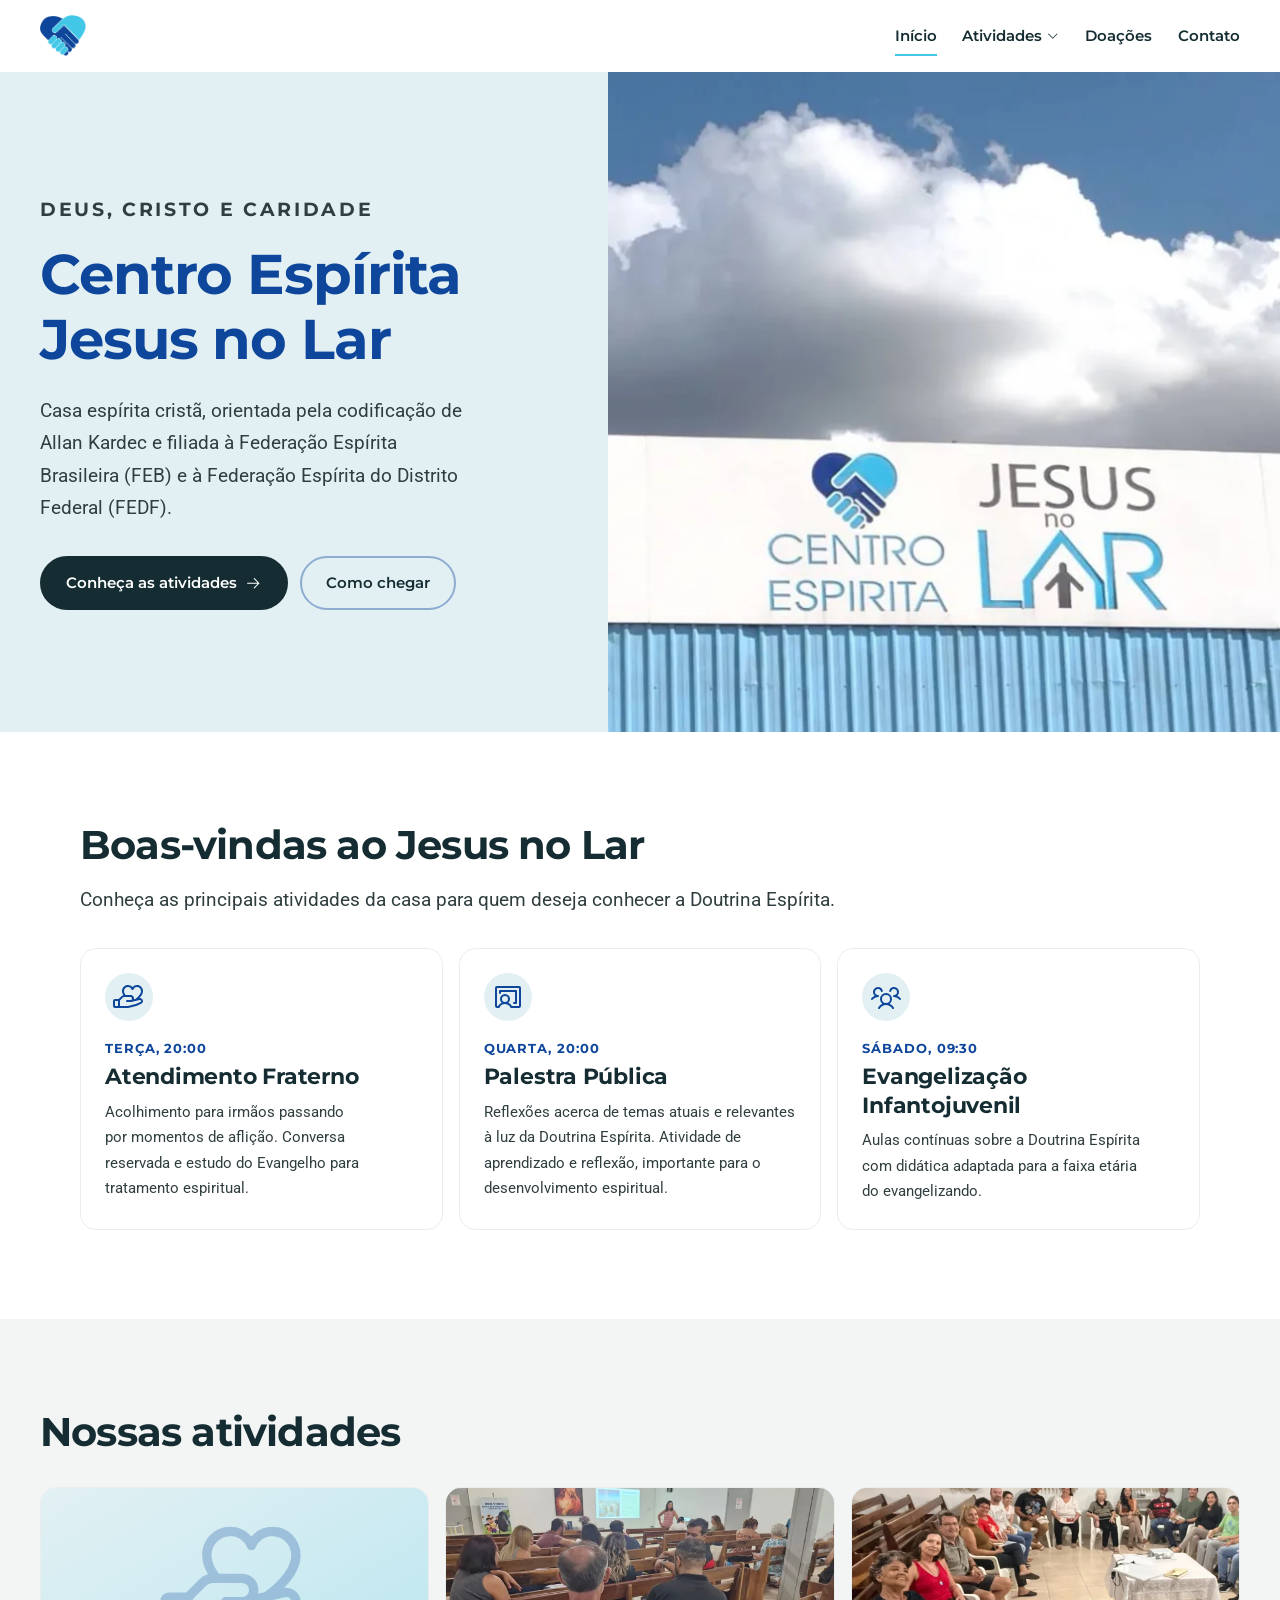
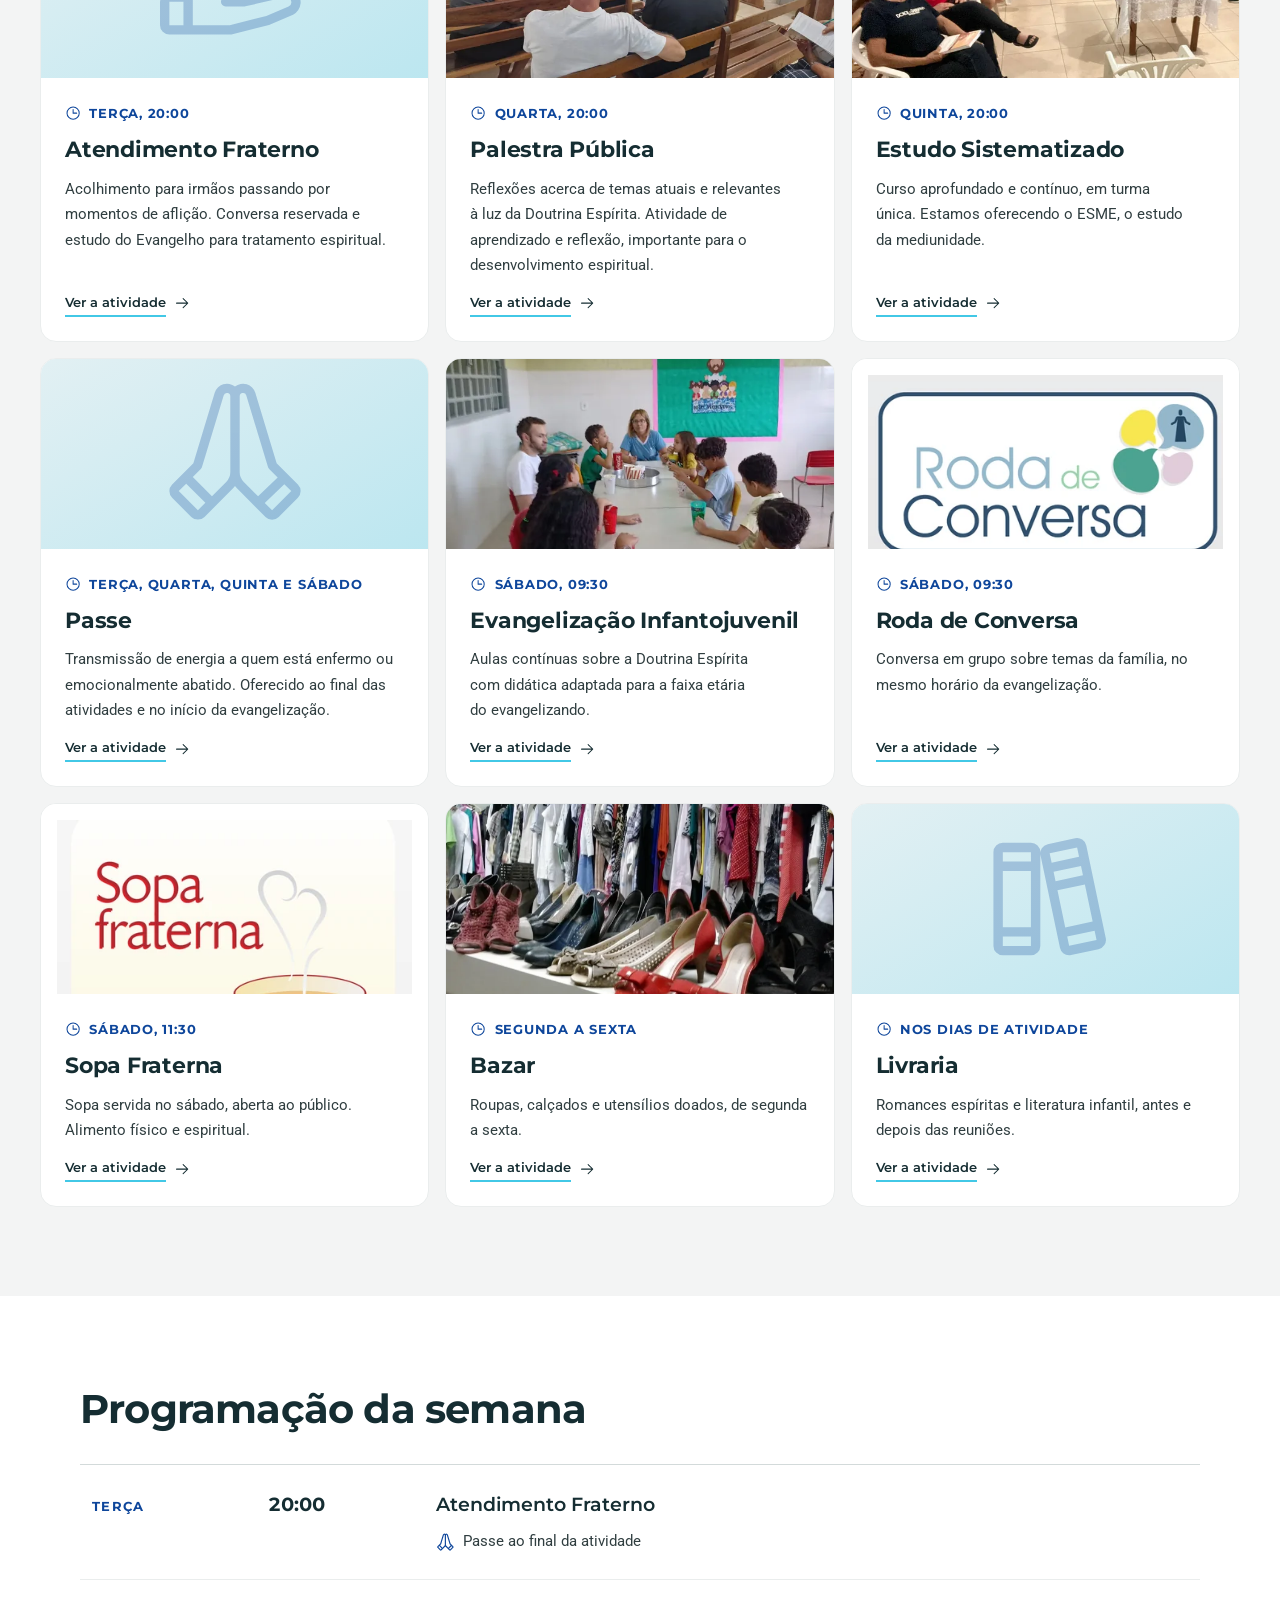
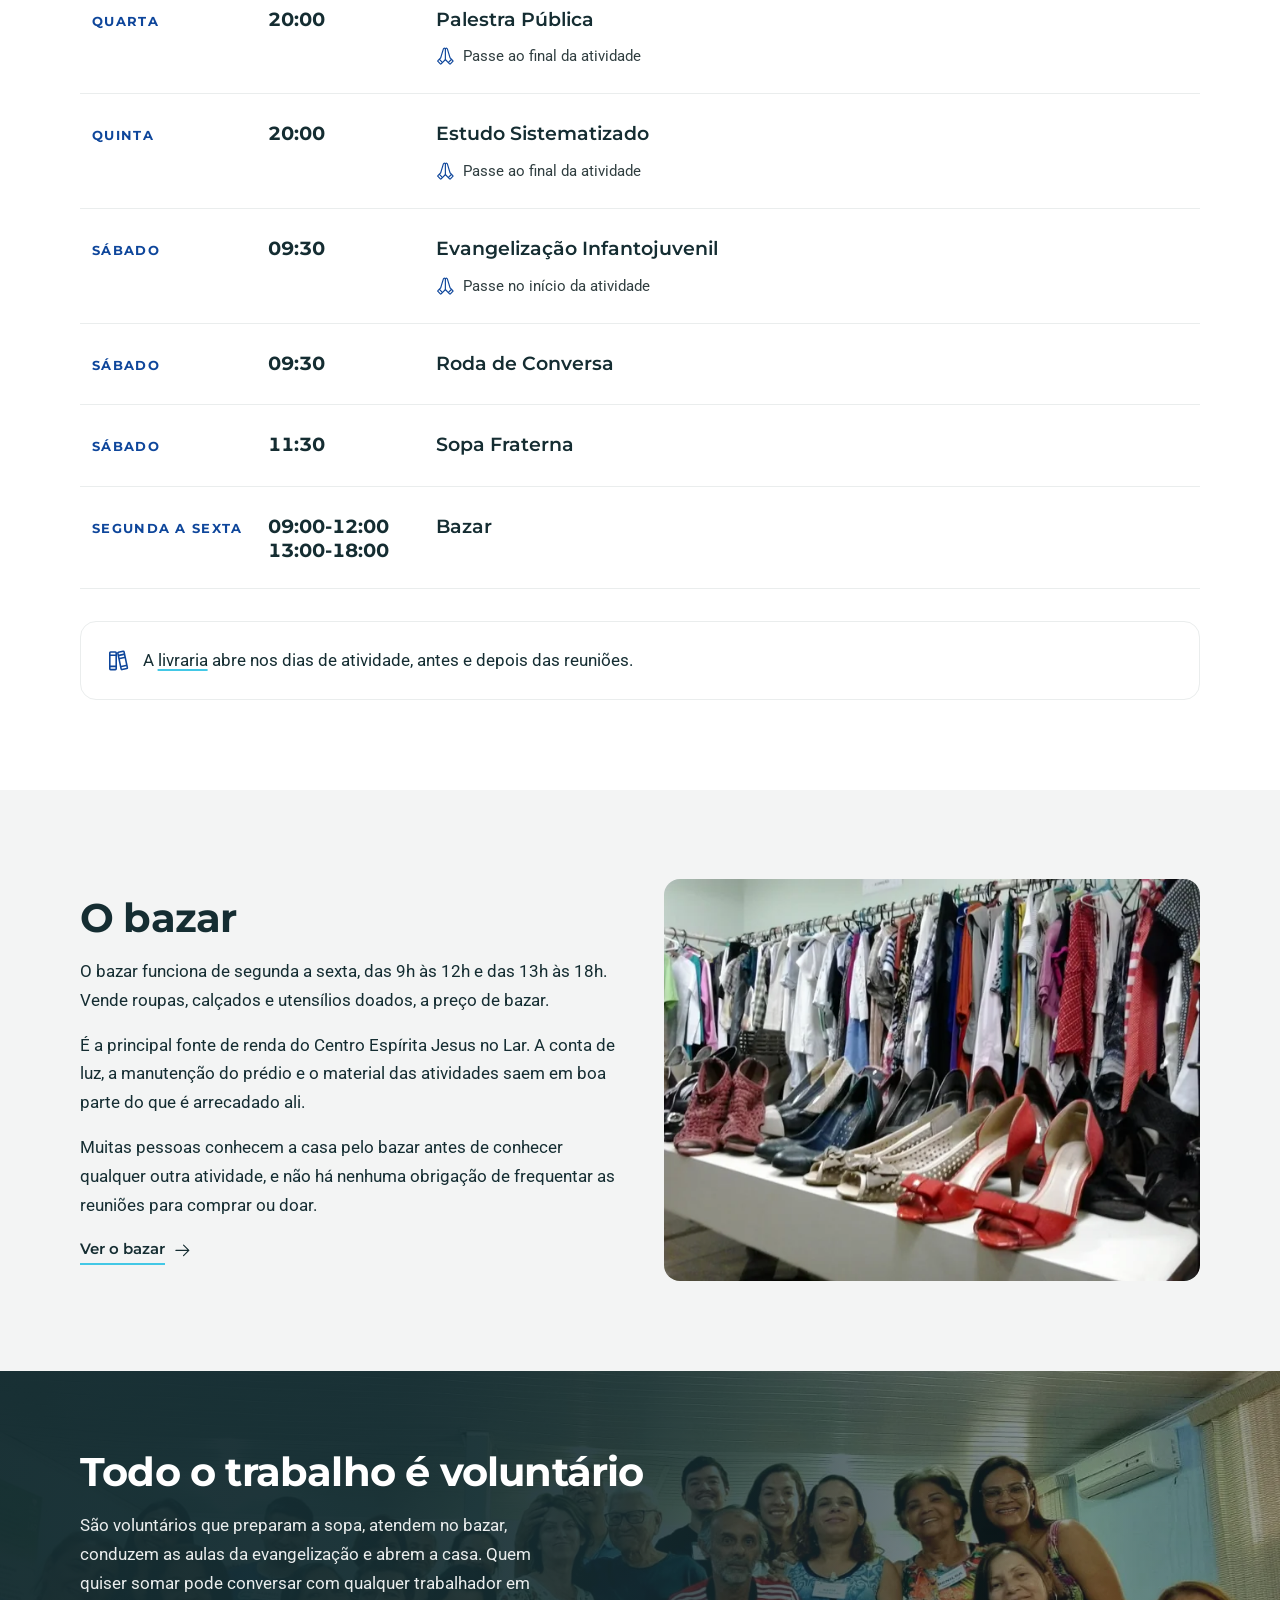
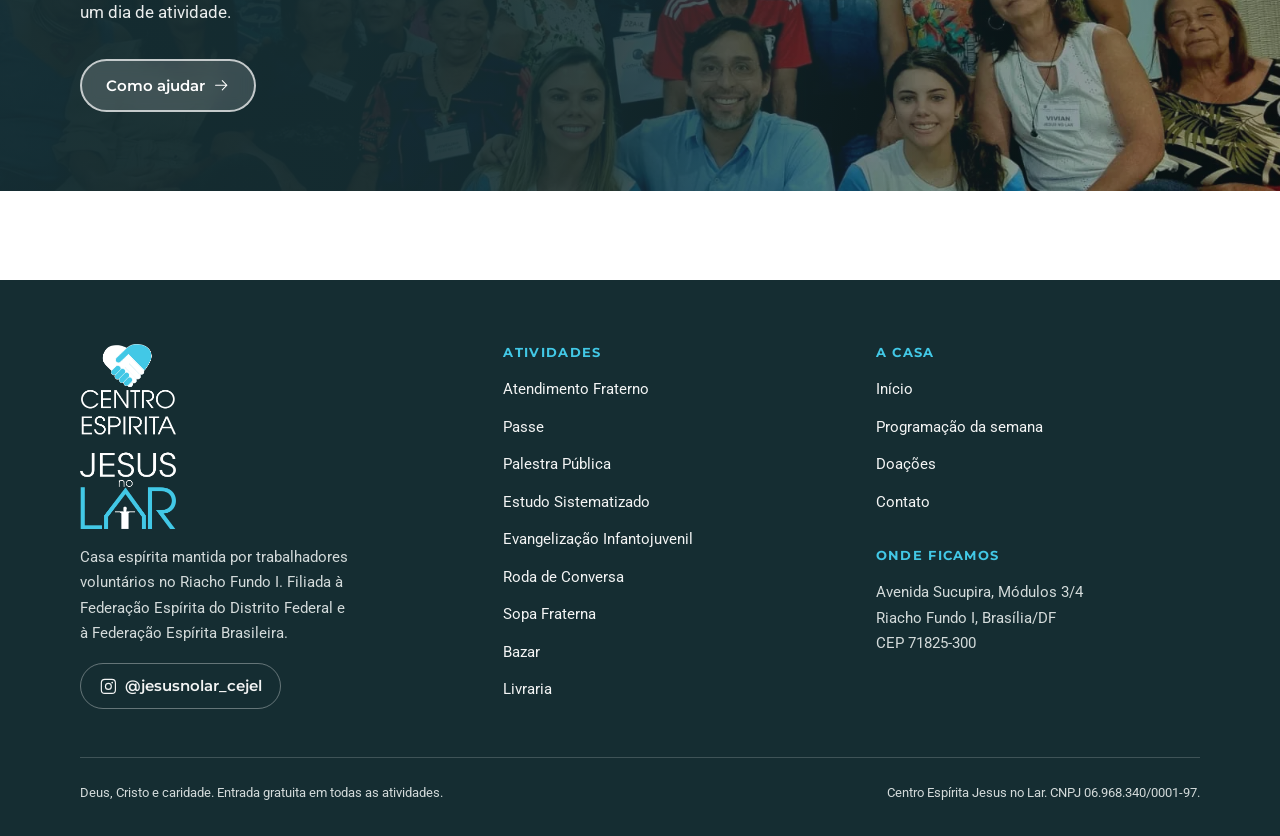
==== index.html @ 74dc7ffa "Publica a previa do site do Centro Espirita Jesus no Lar Site estatico em HTML, CSS e JS puro, sem b" ====
<!doctype html>
<html lang="pt-BR" class="no-js">
<head>
<meta charset="utf-8">
<meta name="viewport" content="width=device-width, initial-scale=1">
<meta name="robots" content="noindex, nofollow">
<title>Centro Espírita Jesus no Lar</title>
<meta name="description" content="Casa espírita cristã no Riacho Fundo I, Brasília, filiada à FEB e à FEDF. Atendimento fraterno, palestra pública, estudo sistematizado, evangelização infantojuvenil, sopa fraterna e bazar.">
<meta name="theme-color" content="#42c8e6">
<meta property="og:type" content="website">
<meta property="og:site_name" content="Centro Espírita Jesus no Lar">
<meta property="og:title" content="Centro Espírita Jesus no Lar">
<meta property="og:description" content="Casa espírita cristã no Riacho Fundo I, Brasília, filiada à FEB e à FEDF. Atendimento fraterno, palestra pública, estudo sistematizado, evangelização infantojuvenil, sopa fraterna e bazar.">
<meta property="og:locale" content="pt_BR">
<meta property="og:image" content="assets/img/fachada-1000.webp">
<link rel="icon" href="favicon.ico" sizes="32x32">
<link rel="icon" href="assets/logo/favicon-192.png" type="image/png" sizes="192x192">
<link rel="apple-touch-icon" href="assets/logo/favicon-180.png">
<link rel="preconnect" href="https://fonts.googleapis.com">
<link rel="preconnect" href="https://fonts.gstatic.com" crossorigin>
<link href="https://fonts.googleapis.com/css2?family=Montserrat:wght@500;600;700&family=Roboto:wght@400;500;700&display=swap" rel="stylesheet">
<link rel="stylesheet" href="assets/css/tokens.css">
<link rel="stylesheet" href="assets/css/base.css">
<link rel="stylesheet" href="assets/css/components.css">
</head>
<body>
<a class="skip-link" href="#conteudo">Ir para o conteúdo</a>
<span id="topo-sentinela" aria-hidden="true"></span>
<header class="site-header"><div class="header-inner"><a class="brand-lockup" href="index.html"><img src="assets/logo/cejel-marca.png" alt="" width="46" height="40"><span class="visually-hidden">Centro Espírita Jesus no Lar, ir para a página inicial</span></a><button class="nav-toggle" type="button" aria-expanded="false" aria-controls="nav-principal"><span class="visually-hidden nav-toggle-label">Abrir o menu</span><svg class="icon icon-lg nav-toggle-open" aria-hidden="true" focusable="false"><use href="#ph-list"/></svg><svg class="icon icon-lg nav-toggle-close" aria-hidden="true" focusable="false"><use href="#ph-x"/></svg></button><nav class="nav" id="nav-principal" data-collapsed="true" aria-label="Navegação principal"><a class="nav-link" href="index.html" aria-current="page">Início</a><div class="nav-item"><a class="nav-link" href="index.html#atividades">Atividades<svg class="icon nav-caret" aria-hidden="true" focusable="false"><use href="#ph-caret-down"/></svg></a><ul class="nav-menu"><li><a href="atividades/atendimento-fraterno/index.html"><svg class="icon" aria-hidden="true" focusable="false"><use href="#ph-hand-heart"/></svg>Atendimento Fraterno</a></li><li><a href="atividades/passe/index.html"><svg class="icon" aria-hidden="true" focusable="false"><use href="#ph-hands-praying"/></svg>Passe</a></li><li><a href="atividades/palestra-publica/index.html"><svg class="icon" aria-hidden="true" focusable="false"><use href="#ph-chalkboard-teacher"/></svg>Palestra Pública</a></li><li><a href="atividades/estudo-sistematizado/index.html"><svg class="icon" aria-hidden="true" focusable="false"><use href="#ph-book-open-text"/></svg>Estudo Sistematizado</a></li><li><a href="atividades/evangelizacao-infantojuvenil/index.html"><svg class="icon" aria-hidden="true" focusable="false"><use href="#ph-users-three"/></svg>Evangelização Infantojuvenil</a></li><li><a href="atividades/roda-de-conversa/index.html"><svg class="icon" aria-hidden="true" focusable="false"><use href="#ph-chats-circle"/></svg>Roda de Conversa</a></li><li><a href="atividades/sopa-fraterna/index.html"><svg class="icon" aria-hidden="true" focusable="false"><use href="#ph-bowl-food"/></svg>Sopa Fraterna</a></li><li><a href="atividades/bazar/index.html"><svg class="icon" aria-hidden="true" focusable="false"><use href="#ph-coat-hanger"/></svg>Bazar</a></li><li><a href="atividades/livraria/index.html"><svg class="icon" aria-hidden="true" focusable="false"><use href="#ph-books"/></svg>Livraria</a></li></ul></div><a class="nav-link" href="doacoes/index.html">Doações</a><a class="nav-link" href="contato/index.html">Contato</a></nav></div></header>
<main id="conteudo">

<section class="hero">
<div class="hero-panel">
<div>
<p class="hero-motto">Deus, Cristo e caridade</p>
<h1>Centro Espírita Jesus no Lar</h1>
</div>
<p>Casa espírita cristã, orientada pela codificação de Allan Kardec e filiada à Federação Espírita Brasileira (FEB) e à Federação Espírita do Distrito Federal (FEDF).</p>
<div class="hero-actions">
<a class="btn btn-primary" href="#atividades">Conheça as atividades <svg class="icon icon-arrow" aria-hidden="true" focusable="false"><use href="#ph-arrow-right"/></svg></a>
<a class="btn btn-quiet" href="contato/index.html">Como chegar</a>
</div>
</div>
<div class="hero-media"><img src="assets/img/fachada-1000.webp" srcset="assets/img/fachada-640.webp 640w, assets/img/fachada-1000.webp 1000w" sizes="(max-width: 900px) 100vw, 55vw" alt="Fachada do Centro Espírita Jesus no Lar, com a placa do centro sob um céu de nuvens" fetchpriority="high" decoding="async"></div>
</section>

<section class="section">
<div class="shell">
<div class="stack-lg">
<div class="stack reveal">
<h2>Boas-vindas ao Jesus no Lar</h2>
<p class="lede lede-larga">Conheça as principais atividades da casa para quem deseja conhecer a Doutrina Espírita.</p>
</div>
<div class="destaques" data-reveal-group>
<a class="destaque reveal" href="atividades/atendimento-fraterno/index.html"><span class="destaque-icone"><svg class="icon icon-lg" aria-hidden="true" focusable="false"><use href="#ph-hand-heart"/></svg></span><span><span class="destaque-quando">Terça, 20:00</span><h3>Atendimento Fraterno</h3><p>Acolhimento para irmãos passando por momentos de aflição. Conversa reservada e estudo do Evangelho para tratamento espiritual.</p></span></a><a class="destaque reveal" href="atividades/palestra-publica/index.html"><span class="destaque-icone"><svg class="icon icon-lg" aria-hidden="true" focusable="false"><use href="#ph-chalkboard-teacher"/></svg></span><span><span class="destaque-quando">Quarta, 20:00</span><h3>Palestra Pública</h3><p>Reflexões acerca de temas atuais e relevantes à luz da Doutrina Espírita. Atividade de aprendizado e reflexão, importante para o desenvolvimento espiritual.</p></span></a><a class="destaque reveal" href="atividades/evangelizacao-infantojuvenil/index.html"><span class="destaque-icone"><svg class="icon icon-lg" aria-hidden="true" focusable="false"><use href="#ph-users-three"/></svg></span><span><span class="destaque-quando">Sábado, 09:30</span><h3>Evangelização Infantojuvenil</h3><p>Aulas contínuas sobre a Doutrina Espírita com didática adaptada para a faixa etária do evangelizando.</p></span></a>
</div>
</div>
</div>
</section>

<section class="section section-tint" id="atividades">
<div class="shell-wide">
<div class="stack-lg">
<h2 class="reveal">Nossas atividades</h2>
<div class="activity-grid">
<a class="activity-card reveal" href="atividades/atendimento-fraterno/index.html">
<div class="activity-cover activity-cover-type"><svg class="icon icon-watermark" aria-hidden="true" focusable="false"><use href="#ph-hand-heart"/></svg></div>
<div class="activity-body">
<span class="activity-when"><svg class="icon" aria-hidden="true" focusable="false"><use href="#ph-clock"/></svg>Terça, 20:00</span>
<h3>Atendimento Fraterno</h3>
<p>Acolhimento para irmãos passando por momentos de aflição. Conversa reservada e estudo do Evangelho para tratamento espiritual.</p>
<span class="link-forward"><span class="link-forward-text">Ver a atividade</span> <svg class="icon icon-arrow" aria-hidden="true" focusable="false"><use href="#ph-arrow-right"/></svg></span>
</div>
</a><a class="activity-card reveal" href="atividades/palestra-publica/index.html">
<div class="activity-cover"><img src="assets/img/estudo-1600.webp" srcset="assets/img/estudo-640.webp 640w, assets/img/estudo-1000.webp 1000w, assets/img/estudo-1600.webp 1600w" sizes="(max-width: 620px) 100vw, 50vw" alt="Turma reunida nos bancos do salão, acompanhando uma projeção" loading="lazy" decoding="async"></div>
<div class="activity-body">
<span class="activity-when"><svg class="icon" aria-hidden="true" focusable="false"><use href="#ph-clock"/></svg>Quarta, 20:00</span>
<h3>Palestra Pública</h3>
<p>Reflexões acerca de temas atuais e relevantes à luz da Doutrina Espírita. Atividade de aprendizado e reflexão, importante para o desenvolvimento espiritual.</p>
<span class="link-forward"><span class="link-forward-text">Ver a atividade</span> <svg class="icon icon-arrow" aria-hidden="true" focusable="false"><use href="#ph-arrow-right"/></svg></span>
</div>
</a><a class="activity-card reveal" href="atividades/estudo-sistematizado/index.html">
<div class="activity-cover"><img src="assets/img/reuniao-1180.webp" srcset="assets/img/reuniao-640.webp 640w, assets/img/reuniao-900.webp 900w, assets/img/reuniao-1180.webp 1180w" sizes="(max-width: 620px) 100vw, 50vw" alt="Pessoas sentadas em círculo no salão da casa, com livros nas mãos" loading="lazy" decoding="async"></div>
<div class="activity-body">
<span class="activity-when"><svg class="icon" aria-hidden="true" focusable="false"><use href="#ph-clock"/></svg>Quinta, 20:00</span>
<h3>Estudo Sistematizado</h3>
<p>Curso aprofundado e contínuo, em turma única. Estamos oferecendo o ESME, o estudo da mediunidade.</p>
<span class="link-forward"><span class="link-forward-text">Ver a atividade</span> <svg class="icon icon-arrow" aria-hidden="true" focusable="false"><use href="#ph-arrow-right"/></svg></span>
</div>
</a><a class="activity-card reveal" href="atividades/passe/index.html">
<div class="activity-cover activity-cover-type"><svg class="icon icon-watermark" aria-hidden="true" focusable="false"><use href="#ph-hands-praying"/></svg></div>
<div class="activity-body">
<span class="activity-when"><svg class="icon" aria-hidden="true" focusable="false"><use href="#ph-clock"/></svg>Terça, quarta, quinta e sábado</span>
<h3>Passe</h3>
<p>Transmissão de energia a quem está enfermo ou emocionalmente abatido. Oferecido ao final das atividades e no início da evangelização.</p>
<span class="link-forward"><span class="link-forward-text">Ver a atividade</span> <svg class="icon icon-arrow" aria-hidden="true" focusable="false"><use href="#ph-arrow-right"/></svg></span>
</div>
</a><a class="activity-card reveal" href="atividades/evangelizacao-infantojuvenil/index.html">
<div class="activity-cover"><img src="assets/img/evangelizacao-780.webp" srcset="assets/img/evangelizacao-640.webp 640w, assets/img/evangelizacao-780.webp 780w" sizes="(max-width: 620px) 100vw, 50vw" alt="Voluntária sentada no tapete da sala de evangelização com um grupo de crianças" loading="lazy" decoding="async"></div>
<div class="activity-body">
<span class="activity-when"><svg class="icon" aria-hidden="true" focusable="false"><use href="#ph-clock"/></svg>Sábado, 09:30</span>
<h3>Evangelização Infantojuvenil</h3>
<p>Aulas contínuas sobre a Doutrina Espírita com didática adaptada para a faixa etária do evangelizando.</p>
<span class="link-forward"><span class="link-forward-text">Ver a atividade</span> <svg class="icon icon-arrow" aria-hidden="true" focusable="false"><use href="#ph-arrow-right"/></svg></span>
</div>
</a><a class="activity-card reveal" href="atividades/roda-de-conversa/index.html">
<div class="activity-cover activity-cover-logo"><img src="assets/img/logo-roda-de-conversa.webp" alt="Marca da Roda de Conversa, com balões de fala e figuras de um adulto e uma criança" loading="lazy" decoding="async"></div>
<div class="activity-body">
<span class="activity-when"><svg class="icon" aria-hidden="true" focusable="false"><use href="#ph-clock"/></svg>Sábado, 09:30</span>
<h3>Roda de Conversa</h3>
<p>Conversa em grupo sobre temas da família, no mesmo horário da evangelização.</p>
<span class="link-forward"><span class="link-forward-text">Ver a atividade</span> <svg class="icon icon-arrow" aria-hidden="true" focusable="false"><use href="#ph-arrow-right"/></svg></span>
</div>
</a><a class="activity-card reveal" href="atividades/sopa-fraterna/index.html">
<div class="activity-cover activity-cover-logo"><img src="assets/img/logo-sopa-fraterna.webp" alt="Marca da Sopa Fraterna, com uma panela vermelha e o vapor formando um coração" loading="lazy" decoding="async"></div>
<div class="activity-body">
<span class="activity-when"><svg class="icon" aria-hidden="true" focusable="false"><use href="#ph-clock"/></svg>Sábado, 11:30</span>
<h3>Sopa Fraterna</h3>
<p>Sopa servida no sábado, aberta ao público. Alimento físico e espiritual.</p>
<span class="link-forward"><span class="link-forward-text">Ver a atividade</span> <svg class="icon icon-arrow" aria-hidden="true" focusable="false"><use href="#ph-arrow-right"/></svg></span>
</div>
</a><a class="activity-card reveal" href="atividades/bazar/index.html">
<div class="activity-cover"><img src="assets/img/bazar-1600.webp" srcset="assets/img/bazar-640.webp 640w, assets/img/bazar-1000.webp 1000w, assets/img/bazar-1600.webp 1600w" sizes="(max-width: 620px) 100vw, 50vw" alt="Araras de roupas e sapatos organizados sobre uma mesa no bazar da casa" loading="lazy" decoding="async"></div>
<div class="activity-body">
<span class="activity-when"><svg class="icon" aria-hidden="true" focusable="false"><use href="#ph-clock"/></svg>Segunda a sexta</span>
<h3>Bazar</h3>
<p>Roupas, calçados e utensílios doados, de segunda a sexta.</p>
<span class="link-forward"><span class="link-forward-text">Ver a atividade</span> <svg class="icon icon-arrow" aria-hidden="true" focusable="false"><use href="#ph-arrow-right"/></svg></span>
</div>
</a><a class="activity-card reveal" href="atividades/livraria/index.html">
<div class="activity-cover activity-cover-type"><svg class="icon icon-watermark" aria-hidden="true" focusable="false"><use href="#ph-books"/></svg></div>
<div class="activity-body">
<span class="activity-when"><svg class="icon" aria-hidden="true" focusable="false"><use href="#ph-clock"/></svg>Nos dias de atividade</span>
<h3>Livraria</h3>
<p>Romances espíritas e literatura infantil, antes e depois das reuniões.</p>
<span class="link-forward"><span class="link-forward-text">Ver a atividade</span> <svg class="icon icon-arrow" aria-hidden="true" focusable="false"><use href="#ph-arrow-right"/></svg></span>
</div>
</a>
</div>
</div>
</div>
</section>

<section class="section" id="programacao">
<div class="shell">
<div class="stack-lg">
<h2 class="reveal">Programação da semana</h2>
<div class="agenda" data-reveal-group><a class="agenda-item reveal" href="atividades/atendimento-fraterno/index.html"><span class="agenda-dia">Terça</span><span class="agenda-hora">20:00</span><span class="agenda-nome">Atendimento Fraterno</span><span class="agenda-passe"><svg class="icon" aria-hidden="true" focusable="false"><use href="#ph-hands-praying"/></svg>Passe ao final da atividade</span></a><a class="agenda-item reveal" href="atividades/palestra-publica/index.html"><span class="agenda-dia">Quarta</span><span class="agenda-hora">20:00</span><span class="agenda-nome">Palestra Pública</span><span class="agenda-passe"><svg class="icon" aria-hidden="true" focusable="false"><use href="#ph-hands-praying"/></svg>Passe ao final da atividade</span></a><a class="agenda-item reveal" href="atividades/estudo-sistematizado/index.html"><span class="agenda-dia">Quinta</span><span class="agenda-hora">20:00</span><span class="agenda-nome">Estudo Sistematizado</span><span class="agenda-passe"><svg class="icon" aria-hidden="true" focusable="false"><use href="#ph-hands-praying"/></svg>Passe ao final da atividade</span></a><a class="agenda-item reveal" href="atividades/evangelizacao-infantojuvenil/index.html"><span class="agenda-dia">Sábado</span><span class="agenda-hora">09:30</span><span class="agenda-nome">Evangelização Infantojuvenil</span><span class="agenda-passe"><svg class="icon" aria-hidden="true" focusable="false"><use href="#ph-hands-praying"/></svg>Passe no início da atividade</span></a><a class="agenda-item reveal" href="atividades/roda-de-conversa/index.html"><span class="agenda-dia">Sábado</span><span class="agenda-hora">09:30</span><span class="agenda-nome">Roda de Conversa</span></a><a class="agenda-item reveal" href="atividades/sopa-fraterna/index.html"><span class="agenda-dia">Sábado</span><span class="agenda-hora">11:30</span><span class="agenda-nome">Sopa Fraterna</span></a><a class="agenda-item reveal" href="atividades/bazar/index.html"><span class="agenda-dia">Segunda a sexta</span><span class="agenda-hora">09:00-12:00<br>13:00-18:00</span><span class="agenda-nome">Bazar</span></a></div><div class="agenda-nota reveal"><svg class="icon icon-lg" aria-hidden="true" focusable="false"><use href="#ph-books"/></svg><p>A <a href="atividades/livraria/index.html">livraria</a> abre nos dias de atividade, antes e depois das reuniões.</p></div>
</div>
</div>
</section>

<section class="section section-tint">
<div class="shell">
<div class="feature">
<div class="stack">
<h2 class="reveal">O bazar</h2>
<div class="stack reveal">
<p>O bazar funciona de segunda a sexta, das 9h às 12h e das 13h às 18h. Vende roupas, calçados e utensílios doados, a preço de bazar.</p>
<p>É a principal fonte de renda do Centro Espírita Jesus no Lar. A conta de luz, a manutenção do prédio e o material das atividades saem em boa parte do que é arrecadado ali.</p>
<p>Muitas pessoas conhecem a casa pelo bazar antes de conhecer qualquer outra atividade, e não há nenhuma obrigação de frequentar as reuniões para comprar ou doar.</p>
<a class="link-forward" href="atividades/bazar/index.html"><span class="link-forward-text">Ver o bazar</span> <svg class="icon icon-arrow" aria-hidden="true" focusable="false"><use href="#ph-arrow-right"/></svg></a>
</div>
</div>
<figure class="feature-media reveal"><img src="assets/img/bazar-1600.webp" srcset="assets/img/bazar-640.webp 640w, assets/img/bazar-1000.webp 1000w, assets/img/bazar-1600.webp 1600w" sizes="(max-width: 900px) 100vw, 50vw" alt="Araras de roupas e sapatos organizados sobre uma mesa no bazar da casa" loading="lazy" decoding="async"></figure>
</div>
</div>
</section>

<section class="band">
<div class="band-media"><img src="assets/img/comunidade-1600.webp" srcset="assets/img/comunidade-640.webp 640w, assets/img/comunidade-1000.webp 1000w, assets/img/comunidade-1600.webp 1600w" sizes="100vw" alt="Grupo de trabalhadores voluntários da casa reunidos no salão" loading="lazy" decoding="async"></div>
<div class="shell band-body">
<div class="stack">
<h2 style="max-width:24ch">Todo o trabalho é voluntário</h2>
<p>São voluntários que preparam a sopa, atendem no bazar, conduzem as aulas da evangelização e abrem a casa. Quem quiser somar pode conversar com qualquer trabalhador em um dia de atividade.</p>
<a class="btn btn-on-media" href="doacoes/index.html">Como ajudar <svg class="icon icon-arrow" aria-hidden="true" focusable="false"><use href="#ph-arrow-right"/></svg></a>
</div>
</div>
</section>

<svg aria-hidden="true" style="position:absolute;width:0;height:0;overflow:hidden"><defs><symbol id="ph-hand-heart" viewBox="0 0 256 256" fill="currentColor"><path d="M230.33,141.06a24.34,24.34,0,0,0-18.61-4.77C230.5,117.33,240,98.48,240,80c0-26.47-21.29-48-47.46-48A47.58,47.58,0,0,0,156,48.75,47.58,47.58,0,0,0,119.46,32C93.29,32,72,53.53,72,80c0,11,3.24,21.69,10.06,33a31.87,31.87,0,0,0-14.75,8.4L44.69,144H16A16,16,0,0,0,0,160v40a16,16,0,0,0,16,16H120a7.93,7.93,0,0,0,1.94-.24l64-16a6.94,6.94,0,0,0,1.19-.4L226,182.82l.44-.2a24.6,24.6,0,0,0,3.93-41.56ZM119.46,48A31.15,31.15,0,0,1,148.6,67a8,8,0,0,0,14.8,0,31.15,31.15,0,0,1,29.14-19C209.59,48,224,62.65,224,80c0,19.51-15.79,41.58-45.66,63.9l-11.09,2.55A28,28,0,0,0,140,112H100.68C92.05,100.36,88,90.12,88,80,88,62.65,102.41,48,119.46,48ZM16,160H40v40H16Zm203.43,8.21-38,16.18L119,200H56V155.31l22.63-22.62A15.86,15.86,0,0,1,89.94,128H140a12,12,0,0,1,0,24H112a8,8,0,0,0,0,16h32a8.32,8.32,0,0,0,1.79-.2l67-15.41.31-.08a8.6,8.6,0,0,1,6.3,15.9Z"/></symbol><symbol id="ph-hands-praying" viewBox="0 0 256 256" fill="currentColor"><path d="M235.32,180l-36.24-36.25L162.62,23.46A21.76,21.76,0,0,0,128,12.93,21.76,21.76,0,0,0,93.38,23.46L56.92,143.76,20.68,180a16,16,0,0,0,0,22.62l32.69,32.69a16,16,0,0,0,22.63,0L124.28,187a40.68,40.68,0,0,0,3.72-4.29,40.68,40.68,0,0,0,3.72,4.29L180,235.32a16,16,0,0,0,22.63,0l32.69-32.69A16,16,0,0,0,235.32,180ZM64.68,224,32,191.32l12.69-12.69,32.69,32.69ZM120,158.75a23.85,23.85,0,0,1-7,17L88.68,200,56,167.32l13.65-13.66a8,8,0,0,0,2-3.34l37-122.22A5.78,5.78,0,0,1,120,29.78Zm23,17a23.85,23.85,0,0,1-7-17v-129a5.78,5.78,0,0,1,11.31-1.68l37,122.22a8,8,0,0,0,2,3.34l14.49,14.49-33.4,32ZM191.32,224l-12.56-12.57,33.39-32L224,191.32Z"/></symbol><symbol id="ph-chalkboard-teacher" viewBox="0 0 256 256" fill="currentColor"><path d="M216,40H40A16,16,0,0,0,24,56V200a16,16,0,0,0,16,16H53.39a8,8,0,0,0,7.23-4.57,48,48,0,0,1,86.76,0,8,8,0,0,0,7.23,4.57H216a16,16,0,0,0,16-16V56A16,16,0,0,0,216,40ZM80,144a24,24,0,1,1,24,24A24,24,0,0,1,80,144Zm136,56H159.43a64.39,64.39,0,0,0-28.83-26.16,40,40,0,1,0-53.2,0A64.39,64.39,0,0,0,48.57,200H40V56H216ZM56,96V80a8,8,0,0,1,8-8H192a8,8,0,0,1,8,8v96a8,8,0,0,1-8,8H176a8,8,0,0,1,0-16h8V88H72v8a8,8,0,0,1-16,0Z"/></symbol><symbol id="ph-book-open-text" viewBox="0 0 256 256" fill="currentColor"><path d="M232,48H160a40,40,0,0,0-32,16A40,40,0,0,0,96,48H24a8,8,0,0,0-8,8V200a8,8,0,0,0,8,8H96a24,24,0,0,1,24,24,8,8,0,0,0,16,0,24,24,0,0,1,24-24h72a8,8,0,0,0,8-8V56A8,8,0,0,0,232,48ZM96,192H32V64H96a24,24,0,0,1,24,24V200A39.81,39.81,0,0,0,96,192Zm128,0H160a39.81,39.81,0,0,0-24,8V88a24,24,0,0,1,24-24h64ZM160,88h40a8,8,0,0,1,0,16H160a8,8,0,0,1,0-16Zm48,40a8,8,0,0,1-8,8H160a8,8,0,0,1,0-16h40A8,8,0,0,1,208,128Zm0,32a8,8,0,0,1-8,8H160a8,8,0,0,1,0-16h40A8,8,0,0,1,208,160Z"/></symbol><symbol id="ph-users-three" viewBox="0 0 256 256" fill="currentColor"><path d="M244.8,150.4a8,8,0,0,1-11.2-1.6A51.6,51.6,0,0,0,192,128a8,8,0,0,1-7.37-4.89,8,8,0,0,1,0-6.22A8,8,0,0,1,192,112a24,24,0,1,0-23.24-30,8,8,0,1,1-15.5-4A40,40,0,1,1,219,117.51a67.94,67.94,0,0,1,27.43,21.68A8,8,0,0,1,244.8,150.4ZM190.92,212a8,8,0,1,1-13.84,8,57,57,0,0,0-98.16,0,8,8,0,1,1-13.84-8,72.06,72.06,0,0,1,33.74-29.92,48,48,0,1,1,58.36,0A72.06,72.06,0,0,1,190.92,212ZM128,176a32,32,0,1,0-32-32A32,32,0,0,0,128,176ZM72,120a8,8,0,0,0-8-8A24,24,0,1,1,87.24,82a8,8,0,1,0,15.5-4A40,40,0,1,0,37,117.51,67.94,67.94,0,0,0,9.6,139.19a8,8,0,1,0,12.8,9.61A51.6,51.6,0,0,1,64,128,8,8,0,0,0,72,120Z"/></symbol><symbol id="ph-chats-circle" viewBox="0 0 256 256" fill="currentColor"><path d="M232.07,186.76a80,80,0,0,0-62.5-114.17A80,80,0,1,0,23.93,138.76l-7.27,24.71a16,16,0,0,0,19.87,19.87l24.71-7.27a80.39,80.39,0,0,0,25.18,7.35,80,80,0,0,0,108.34,40.65l24.71,7.27a16,16,0,0,0,19.87-19.86ZM62,159.5a8.28,8.28,0,0,0-2.26.32L32,168l8.17-27.76a8,8,0,0,0-.63-6,64,64,0,1,1,26.26,26.26A8,8,0,0,0,62,159.5Zm153.79,28.73L224,216l-27.76-8.17a8,8,0,0,0-6,.63,64.05,64.05,0,0,1-85.87-24.88A79.93,79.93,0,0,0,174.7,89.71a64,64,0,0,1,41.75,92.48A8,8,0,0,0,215.82,188.23Z"/></symbol><symbol id="ph-bowl-food" viewBox="0 0 256 256" fill="currentColor"><path d="M224,104h-8.37a88,88,0,0,0-175.26,0H32a8,8,0,0,0-8,8,104.35,104.35,0,0,0,56,92.28V208a16,16,0,0,0,16,16h64a16,16,0,0,0,16-16v-3.72A104.35,104.35,0,0,0,232,112,8,8,0,0,0,224,104Zm-24.46,0H148.12a71.84,71.84,0,0,1,41.27-29.57A71.45,71.45,0,0,1,199.54,104ZM173.48,56.23q2.75,2.25,5.27,4.75a87.92,87.92,0,0,0-49.15,43H100.1A72.26,72.26,0,0,1,168,56C169.83,56,171.66,56.09,173.48,56.23ZM128,40a71.87,71.87,0,0,1,19,2.57A88.36,88.36,0,0,0,83.33,104H56.46A72.08,72.08,0,0,1,128,40Zm36.66,152A8,8,0,0,0,160,199.3V208H96v-8.7A8,8,0,0,0,91.34,192a88.29,88.29,0,0,1-51-72H215.63A88.29,88.29,0,0,1,164.66,192Z"/></symbol><symbol id="ph-coat-hanger" viewBox="0 0 256 256" fill="currentColor"><path d="M241.57,171.2,141.33,96l23.46-17.6A8,8,0,0,0,168,72a40,40,0,1,0-80,0,8,8,0,0,0,16,0,24,24,0,0,1,47.69-3.78L123.34,89.49l-.28.21L14.43,171.2A16,16,0,0,0,24,200H232a16,16,0,0,0,9.6-28.8ZM232,184H24l104-78,104,78Z"/></symbol><symbol id="ph-books" viewBox="0 0 256 256" fill="currentColor"><path d="M231.65,194.55,198.46,36.75a16,16,0,0,0-19-12.39L132.65,34.42a16.08,16.08,0,0,0-12.3,19l33.19,157.8A16,16,0,0,0,169.16,224a16.25,16.25,0,0,0,3.38-.36l46.81-10.06A16.09,16.09,0,0,0,231.65,194.55ZM136,50.15c0-.06,0-.09,0-.09l46.8-10,3.33,15.87L139.33,66Zm6.62,31.47,46.82-10.05,3.34,15.9L146,97.53Zm6.64,31.57,46.82-10.06,13.3,63.24-46.82,10.06ZM216,197.94l-46.8,10-3.33-15.87L212.67,182,216,197.85C216,197.91,216,197.94,216,197.94ZM104,32H56A16,16,0,0,0,40,48V208a16,16,0,0,0,16,16h48a16,16,0,0,0,16-16V48A16,16,0,0,0,104,32ZM56,48h48V64H56Zm0,32h48v96H56Zm48,128H56V192h48v16Z"/></symbol><symbol id="ph-caret-down" viewBox="0 0 256 256" fill="currentColor"><path d="M213.66,101.66l-80,80a8,8,0,0,1-11.32,0l-80-80A8,8,0,0,1,53.66,90.34L128,164.69l74.34-74.35a8,8,0,0,1,11.32,11.32Z"/></symbol><symbol id="ph-list" viewBox="0 0 256 256" fill="currentColor"><path d="M224,128a8,8,0,0,1-8,8H40a8,8,0,0,1,0-16H216A8,8,0,0,1,224,128ZM40,72H216a8,8,0,0,0,0-16H40a8,8,0,0,0,0,16ZM216,184H40a8,8,0,0,0,0,16H216a8,8,0,0,0,0-16Z"/></symbol><symbol id="ph-x" viewBox="0 0 256 256" fill="currentColor"><path d="M205.66,194.34a8,8,0,0,1-11.32,11.32L128,139.31,61.66,205.66a8,8,0,0,1-11.32-11.32L116.69,128,50.34,61.66A8,8,0,0,1,61.66,50.34L128,116.69l66.34-66.35a8,8,0,0,1,11.32,11.32L139.31,128Z"/></symbol><symbol id="ph-clock" viewBox="0 0 256 256" fill="currentColor"><path d="M128,24A104,104,0,1,0,232,128,104.11,104.11,0,0,0,128,24Zm0,192a88,88,0,1,1,88-88A88.1,88.1,0,0,1,128,216Zm64-88a8,8,0,0,1-8,8H128a8,8,0,0,1-8-8V72a8,8,0,0,1,16,0v48h48A8,8,0,0,1,192,128Z"/></symbol><symbol id="ph-arrow-right" viewBox="0 0 256 256" fill="currentColor"><path d="M221.66,133.66l-72,72a8,8,0,0,1-11.32-11.32L196.69,136H40a8,8,0,0,1,0-16H196.69L138.34,61.66a8,8,0,0,1,11.32-11.32l72,72A8,8,0,0,1,221.66,133.66Z"/></symbol><symbol id="ph-instagram-logo" viewBox="0 0 256 256" fill="currentColor"><path d="M128,80a48,48,0,1,0,48,48A48.05,48.05,0,0,0,128,80Zm0,80a32,32,0,1,1,32-32A32,32,0,0,1,128,160ZM176,24H80A56.06,56.06,0,0,0,24,80v96a56.06,56.06,0,0,0,56,56h96a56.06,56.06,0,0,0,56-56V80A56.06,56.06,0,0,0,176,24Zm40,152a40,40,0,0,1-40,40H80a40,40,0,0,1-40-40V80A40,40,0,0,1,80,40h96a40,40,0,0,1,40,40ZM192,76a12,12,0,1,1-12-12A12,12,0,0,1,192,76Z"/></symbol></defs></svg></main>
<footer class="site-footer">
<div class="shell">
<div class="footer-top">
<div class="footer-brand">
<img src="assets/logo/cejel-logo-claro.png" alt="Centro Espírita Jesus no Lar" width="132">
<p>Casa espírita mantida por trabalhadores voluntários no Riacho Fundo I. Filiada à Federação Espírita do Distrito Federal e à Federação Espírita Brasileira.</p>
<a class="footer-social" href="https://www.instagram.com/jesusnolar_cejel/" rel="noopener"><svg class="icon" aria-hidden="true" focusable="false"><use href="#ph-instagram-logo"/></svg>@jesusnolar_cejel</a>
</div>
<div class="footer-col">
<h4>Atividades</h4>
<ul><li><a href="atividades/atendimento-fraterno/index.html">Atendimento Fraterno</a></li><li><a href="atividades/passe/index.html">Passe</a></li><li><a href="atividades/palestra-publica/index.html">Palestra Pública</a></li><li><a href="atividades/estudo-sistematizado/index.html">Estudo Sistematizado</a></li><li><a href="atividades/evangelizacao-infantojuvenil/index.html">Evangelização Infantojuvenil</a></li><li><a href="atividades/roda-de-conversa/index.html">Roda de Conversa</a></li><li><a href="atividades/sopa-fraterna/index.html">Sopa Fraterna</a></li><li><a href="atividades/bazar/index.html">Bazar</a></li><li><a href="atividades/livraria/index.html">Livraria</a></li></ul>
</div>
<div class="footer-col">
<h4>A casa</h4>
<ul>
<li><a href="index.html">Início</a></li>
<li><a href="index.html#programacao">Programação da semana</a></li>
<li><a href="doacoes/index.html">Doações</a></li>
<li><a href="contato/index.html">Contato</a></li>
</ul>
<h4 style="margin-top:var(--space-6)">Onde ficamos</h4>
<address style="font-size:var(--text-sm);font-style:normal;color:var(--light-4)">
Avenida Sucupira, Módulos 3/4<br>Riacho Fundo I, Brasília/DF<br>CEP 71825-300
</address>
</div>
</div>
<div class="footer-bottom">
<p>Deus, Cristo e caridade. Entrada gratuita em todas as atividades.</p>
<p>Centro Espírita Jesus no Lar. CNPJ 06.968.340/0001-97.</p>
</div>
</div>
</footer>
<script src="assets/js/site.js" defer></script>
</body>
</html>
---- assets/css/tokens.css ----
/* ==========================================================================
   Centro Espirita Jesus no Lar
   tokens.css - paleta, tipografia, espacamento, raios, sombras

   Paleta definida pela casa. Duas observacoes de acessibilidade que
   determinam como cada cor pode ser usada:

   1. O ciano #42C8E6 tem contraste 1.97:1 sobre branco, abaixo do minimo
      WCAG AA de 4.5:1. Ele e cor de SUPERFICIE e ACENTO no tema claro,
      nunca cor de texto. Texto sobre ciano usa #152D32 (7.34:1).
   2. O cinza #747B7C da 4.31:1 sobre branco e reprova por pouco para corpo
      de texto. Fica reservado para icones decorativos e texto grande.
      Corpo de texto secundario usa #303E40 (11.1:1).

   O site e de tema claro unico, por decisao da casa.
   ========================================================================== */

:root {
  /* ---- paleta da casa, valores crus ---- */
  --primary: #42c8e6;
  --primary-deep: #0e469b; /* azul profundo da identidade da casa */
  --primary-light: #68d3eb; /* ciano clareado: 5.11:1 sobre o azul profundo */
  --primary-darkest: #152d32;
  --primary-darker: #2597b1;
  --primary-subtle: #e2f0f3;

  --error: #e64258;
  --warning: #e6d342;
  --success: #42e679;

  --light-1: #ffffff;
  --light-2: #f3f4f4;
  --light-3: #eaeded;
  --light-4: #d3dada;

  --dark-1: #111111;
  --dark-2: #303e40;
  --dark-3: #747b7c;
  --dark-4: #9e9e9e;

  /* passos intermediarios: quatro cinzas nao sustentam um sistema de dois
     temas, entao estes tres tons ficam entre os valores da paleta */
  --dark-surface-2: #182224;
  --dark-surface-3: #223032;
  --dark-hairline: #2b3a3d;

  /* ---- tokens semanticos, tema claro ---- */
  --surface: var(--light-1);
  --surface-2: var(--light-2);
  --surface-3: var(--primary-subtle);
  --surface-inverse: var(--primary-darkest);

  --text: var(--primary-darkest); /* 14.5:1 sobre branco */
  --text-muted: var(--dark-2); /* 11.1:1 sobre branco */
  --text-on-accent: var(--primary-darkest); /* 7.34:1 sobre ciano */
  --text-on-inverse: var(--light-1); /* 14.5:1 sobre #152D32 */

  --accent: var(--primary);
  /* O azul profundo carrega todo texto e rotulo de acento. O #2597B1 que
     ficava aqui dava 3.42:1 sobre branco e 2.93:1 sobre o ciano palido, e
     reprovava ate para texto grande. O #0E469B da 8.87:1 e 7.60:1. */
  --accent-strong: var(--primary-deep);
  --accent-ink: var(--primary-darkest);

  --hairline: var(--light-3);
  --hairline-strong: var(--light-4);

  --focus-ring: var(--primary-deep);

  /* sombras tingidas com o matiz da marca, nunca preto puro */
  --shadow-sm: 0 1px 2px rgb(21 45 50 / 0.06), 0 1px 3px rgb(21 45 50 / 0.08);
  --shadow-md: 0 4px 12px rgb(21 45 50 / 0.07), 0 2px 4px rgb(21 45 50 / 0.06);
  --shadow-lg: 0 18px 40px rgb(21 45 50 / 0.12), 0 4px 12px rgb(21 45 50 / 0.06);

  /* ---- tipografia ---- */
  --font-display: "Montserrat", ui-sans-serif, system-ui, sans-serif;
  --font-body: "Roboto", ui-sans-serif, system-ui, sans-serif;

  /* base 17px: o publico da casa tem muita gente idosa */
  --text-xs: 0.8125rem;
  --text-sm: 0.9375rem;
  --text-base: 1.0625rem;
  --text-lg: 1.1875rem;
  --text-xl: 1.375rem;
  --text-2xl: clamp(1.5rem, 1.2rem + 1.2vw, 1.875rem);
  --text-3xl: clamp(1.75rem, 1.3rem + 2vw, 2.5rem);
  --text-4xl: clamp(2.125rem, 1.4rem + 3.4vw, 3.5rem);

  --leading-tight: 1.15;
  --leading-snug: 1.3;
  --leading-normal: 1.55;
  --leading-relaxed: 1.7;

  --measure: 65ch;
  --measure-narrow: 52ch;

  /* ---- espacamento ---- */
  --space-1: 0.25rem;
  --space-2: 0.5rem;
  --space-3: 0.75rem;
  --space-4: 1rem;
  --space-5: 1.5rem;
  --space-6: 2rem;
  --space-7: 3rem;
  --space-8: 4rem;
  --space-9: 6rem;
  --space-10: 8rem;

  /* VISUAL_DENSITY 3: secoes respiram */
  --section-y: clamp(3.5rem, 7vw, 6.5rem);
  --gutter: clamp(1rem, 4vw, 2.5rem);
  --max-w: 1200px;
  --max-w-wide: 1400px;

  /* ---- raios ----
     Regra unica do projeto: botoes e etiquetas sao pilula, cards e midia
     usam 16px, campos de formulario usam 10px. Nada mais tem raio. */
  --radius-card: 16px;
  --radius-media: 16px;
  --radius-field: 10px;
  --radius-pill: 999px;

  /* ---- movimento (MOTION_INTENSITY 4) ---- */
  --ease-out: cubic-bezier(0.16, 1, 0.3, 1);
  --ease-in-out: cubic-bezier(0.4, 0, 0.2, 1);
  --dur-fast: 160ms;
  --dur-base: 260ms;
  --dur-slow: 480ms;

  --z-header: 100;
  --z-menu: 200;
}

/* A casa pediu tela clara sempre. O tema escuro foi removido a pedido, e
   color-scheme trava os controles nativos do navegador (barras de rolagem,
   campos de formulario) no claro tambem. */
:root {
  color-scheme: light;
}
---- assets/css/base.css ----
/* ==========================================================================
   base.css - reset, tipografia, primitivas de layout, movimento
   ========================================================================== */

*,
*::before,
*::after {
  box-sizing: border-box;
}

* {
  margin: 0;
}

html {
  -webkit-text-size-adjust: 100%;
  scroll-behavior: smooth;
  scroll-padding-top: 6rem; /* compensa o cabecalho fixo nas ancoras */
}

body {
  background: var(--surface);
  color: var(--text);
  font-family: var(--font-body);
  font-size: var(--text-base);
  line-height: var(--leading-relaxed);
  -webkit-font-smoothing: antialiased;
  text-rendering: optimizeLegibility;
  min-height: 100dvh;
  overflow-x: hidden;
}

img,
picture,
svg,
video {
  display: block;
  max-width: 100%;
}

/* o `display: block` acima e CSS de autor e vence a folha do navegador, o que
   fazia o atributo hidden nao esconder nada. Sem isto, o hamburger e o X do
   menu aparecem juntos. */
[hidden] {
  display: none !important;
}

input,
button,
textarea,
select {
  font: inherit;
  color: inherit;
}

/* ---- titulos ---- */
h1,
h2,
h3,
h4 {
  font-family: var(--font-display);
  font-weight: 700;
  line-height: var(--leading-tight);
  letter-spacing: -0.02em;
  text-wrap: balance;
  color: var(--text);
}

h1 {
  font-size: var(--text-4xl);
}
h2 {
  font-size: var(--text-3xl);
}
h3 {
  font-size: var(--text-xl);
  letter-spacing: -0.01em;
  line-height: var(--leading-snug);
}
h4 {
  font-size: var(--text-lg);
  letter-spacing: 0;
  line-height: var(--leading-snug);
}

p {
  max-width: var(--measure);
  text-wrap: pretty;
}

/* ---- links ----
   O ciano reprova como cor de texto em fundo claro (1.97:1), entao o link
   herda a cor do texto e se identifica pelo sublinhado ciano espesso. */
a {
  color: inherit;
  text-decoration-color: var(--accent);
  text-decoration-thickness: 2px;
  text-underline-offset: 0.2em;
  transition: color var(--dur-fast) var(--ease-out),
    background-color var(--dur-fast) var(--ease-out);
}

a:hover {
  text-decoration-color: var(--accent-strong);
}

:focus-visible {
  outline: 3px solid var(--focus-ring);
  outline-offset: 3px;
  border-radius: 2px;
}

/* ---- primitivas de layout ---- */
.shell {
  width: 100%;
  max-width: var(--max-w);
  margin-inline: auto;
  padding-inline: var(--gutter);
}

.shell-wide {
  width: 100%;
  max-width: var(--max-w-wide);
  margin-inline: auto;
  padding-inline: var(--gutter);
}

.section {
  padding-block: var(--section-y);
}

.section-tint {
  background: var(--surface-2);
}

.section-subtle {
  background: var(--surface-3);
}

.stack > * + * {
  margin-top: var(--space-4);
}
.stack-sm > * + * {
  margin-top: var(--space-2);
}
.stack-lg > * + * {
  margin-top: var(--space-6);
}

.lede {
  font-size: var(--text-lg);
  line-height: var(--leading-relaxed);
  color: var(--text-muted);
  max-width: var(--measure);
}

/* Chamada que deve caber em uma linha em telas grandes. Sem limite de
   medida: quem limita e o container. O texto mede 1059px a 19px e o shell
   oferece 1120px uteis, entao cabe no desktop e quebra naturalmente no
   mobile. Um max-width em ch nao servia: 92ch dao cerca de 957px. */
.lede-larga {
  max-width: none;
}

.muted {
  color: var(--text-muted);
}

.hairline {
  border: 0;
  border-top: 1px solid var(--hairline);
}

.visually-hidden {
  position: absolute;
  width: 1px;
  height: 1px;
  padding: 0;
  overflow: hidden;
  clip-path: inset(50%);
  white-space: nowrap;
}

.skip-link {
  position: absolute;
  top: 0;
  left: var(--space-4);
  z-index: calc(var(--z-menu) + 10);
  transform: translateY(-120%);
  background: var(--accent);
  color: var(--text-on-accent);
  padding: var(--space-3) var(--space-5);
  border-radius: 0 0 var(--radius-field) var(--radius-field);
  font-weight: 600;
  text-decoration: none;
  transition: transform var(--dur-base) var(--ease-out);
}

.skip-link:focus {
  transform: translateY(0);
}

/* ---- icones Phosphor ----
   Geometria vinda do pacote oficial @phosphor-icons/core (peso regular).
   Nenhum path foi desenhado a mao. */
.icon {
  width: 1.25em;
  height: 1.25em;
  flex: none;
  fill: currentColor;
}

.icon-lg {
  width: 2rem;
  height: 2rem;
}

/* ---- movimento (MOTION_INTENSITY 4) ----
   Cada animacao tem um motivo: as revelacoes ao rolar dao sequencia de
   leitura, o cabecalho sinaliza que a pagina saiu do topo, e a elevacao no
   hover confirma que o cartao e clicavel. Nada roda em loop. */
@media (prefers-reduced-motion: no-preference) {
  .reveal {
    opacity: 0;
    transform: translateY(14px);
    transition: opacity var(--dur-slow) var(--ease-out),
      transform var(--dur-slow) var(--ease-out);
    transition-delay: var(--reveal-delay, 0ms);
  }

  .reveal.is-visible {
    opacity: 1;
    transform: none;
  }

  /* transicao suave entre paginas onde o navegador suporta */
  @view-transition {
    navigation: auto;
  }
}

@media (prefers-reduced-motion: reduce) {
  html {
    scroll-behavior: auto;
  }
  *,
  *::before,
  *::after {
    animation-duration: 0.01ms !important;
    animation-iteration-count: 1 !important;
    transition-duration: 0.01ms !important;
  }
}
---- assets/css/components.css ----
/* ==========================================================================
   components.css - cabecalho, heroi, cartoes, programacao, rodape
   ========================================================================== */

/* ---------------------------------------------------------------- cabecalho */

.site-header {
  position: fixed;
  inset: 0 0 auto 0;
  z-index: var(--z-header);
  height: 72px; /* teto de 80px no desktop */
  display: flex;
  align-items: center;
  transition: background-color var(--dur-base) var(--ease-out),
    box-shadow var(--dur-base) var(--ease-out),
    border-color var(--dur-base) var(--ease-out);
  border-bottom: 1px solid transparent;
}

/* O cabecalho tem fundo desde o topo em todas as paginas. A versao
   transparente sobre a fachada foi descartada: a foto tem parede clara no
   meio do quadro, e link branco sobre ela reprovava no contraste. Ao rolar,
   o cabecalho ganha filete e sombra para se separar do conteudo. */
.site-header {
  background: color-mix(in srgb, var(--surface) 92%, transparent);
  backdrop-filter: blur(12px);
  -webkit-backdrop-filter: blur(12px);
}

.site-header.is-stuck {
  border-bottom-color: var(--hairline);
  box-shadow: var(--shadow-sm);
}

@media (prefers-reduced-transparency: reduce) {
  .site-header {
    background: var(--surface);
    backdrop-filter: none;
    -webkit-backdrop-filter: none;
  }
}

.header-inner {
  width: 100%;
  max-width: var(--max-w-wide);
  margin-inline: auto;
  padding-inline: var(--gutter);
  display: flex;
  align-items: center;
  justify-content: space-between;
  gap: var(--space-5);
}

/* So o simbolo, sem o nome escrito ao lado, a pedido da casa. O nome segue
   no markup como texto para leitor de tela, senao o link para a home ficaria
   sem rotulo acessivel. */
.brand-lockup {
  display: flex;
  align-items: center;
  text-decoration: none;
  border-radius: var(--radius-field);
  transition: transform var(--dur-base) var(--ease-out);
}

.brand-lockup:hover {
  transform: scale(1.04);
}

.brand-lockup img {
  width: 46px;
  height: auto;
}

/* ---------------------------------------------------------------- navegacao */

.nav {
  display: flex;
  align-items: center;
  gap: clamp(0.75rem, 2vw, 2rem);
}

.nav-link {
  font-family: var(--font-display);
  font-size: 0.9375rem;
  font-weight: 600;
  text-decoration: none;
  color: var(--text);
  padding: var(--space-2) 0;
  position: relative;
  white-space: nowrap;
}

.nav-link::after {
  content: "";
  position: absolute;
  left: 0;
  right: 0;
  bottom: 0;
  height: 2px;
  background: var(--accent);
  transform: scaleX(0);
  transform-origin: left;
  transition: transform var(--dur-base) var(--ease-out);
}

.nav-link:hover::after,
.nav-link[aria-current="page"]::after,
.nav-item:focus-within > .nav-link::after {
  transform: scaleX(1);
}

/* ---- submenu de Atividades ----
   Abre no hover para mouse e no focus-within para teclado, sem JavaScript.
   Os itens sao links de verdade, entao a ordem de tabulacao ja funciona. */
.nav-item {
  position: relative;
  display: flex;
  align-items: center;
}

.nav-item > .nav-link {
  display: inline-flex;
  align-items: center;
  gap: var(--space-1);
}

.nav-caret {
  width: 0.9em;
  height: 0.9em;
  transition: transform var(--dur-base) var(--ease-out);
}

.nav-item:hover .nav-caret,
.nav-item:focus-within .nav-caret {
  transform: rotate(180deg);
}

.nav-menu {
  position: absolute;
  top: 100%;
  left: 50%;
  translate: -50% 0;
  min-width: 268px;
  margin-top: var(--space-3);
  padding: var(--space-3);
  list-style: none;
  display: grid;
  gap: 2px;
  background: var(--surface);
  border: 1px solid var(--hairline);
  border-radius: var(--radius-card);
  box-shadow: var(--shadow-lg);
  opacity: 0;
  visibility: hidden;
  transform: translateY(-8px);
  transition: opacity var(--dur-base) var(--ease-out),
    transform var(--dur-base) var(--ease-out),
    visibility var(--dur-base);
}

/* ponte invisivel: sem ela o menu fecha ao atravessar o vao com o mouse */
.nav-menu::before {
  content: "";
  position: absolute;
  inset: calc(var(--space-3) * -1) 0 auto 0;
  height: var(--space-3);
}

.nav-item:hover .nav-menu,
.nav-item:focus-within .nav-menu {
  opacity: 1;
  visibility: visible;
  transform: none;
}

.nav-menu a {
  display: flex;
  align-items: center;
  gap: var(--space-3);
  padding: var(--space-3);
  border-radius: var(--radius-field);
  text-decoration: none;
  font-family: var(--font-body);
  font-size: var(--text-sm);
  font-weight: 500;
  color: var(--text);
  line-height: 1.3;
}

.nav-menu a:hover,
.nav-menu a:focus-visible {
  background: var(--surface-3);
  color: var(--accent-strong);
}

.nav-menu .icon {
  color: var(--accent-strong);
  flex: none;
}

.nav-toggle {
  display: none;
  background: none;
  border: 0;
  padding: var(--space-2);
  cursor: pointer;
  color: var(--text);
  border-radius: var(--radius-field);
}

/* Troca hamburger por X a partir do aria-expanded do proprio botao.
   Antes isso era feito em JS com elemento.hidden, que nao funciona: hidden e
   propriedade de HTMLElement e estes icones sao SVGElement, entao a
   atribuicao criava um expando e os dois icones apareciam juntos. */
.nav-toggle .nav-toggle-close {
  display: none;
}

.nav-toggle[aria-expanded="true"] .nav-toggle-open {
  display: none;
}

.nav-toggle[aria-expanded="true"] .nav-toggle-close {
  display: block;
}

@media (max-width: 860px) {
  .nav-toggle {
    display: flex;
  }

  .nav {
    position: fixed;
    inset: 72px 0 auto 0;
    z-index: var(--z-menu);
    flex-direction: column;
    align-items: stretch;
    gap: 0;
    background: var(--surface);
    border-bottom: 1px solid var(--hairline);
    box-shadow: var(--shadow-lg);
    padding: var(--space-2) var(--gutter) var(--space-5);
    max-height: calc(100dvh - 72px);
    overflow-y: auto;
  }

  .nav[data-collapsed="true"] {
    display: none;
  }

  .nav-link {
    color: var(--text) !important;
    text-shadow: none !important;
    padding: var(--space-4) 0;
    border-bottom: 1px solid var(--hairline);
    font-size: var(--text-lg);
  }

  .nav-link::after {
    display: none;
  }

  .nav-link[aria-current="page"] {
    color: var(--accent-strong) !important;
  }

  /* No mobile o submenu nao flutua: vira lista recuada, sempre aberta, para
     nao exigir um segundo toque so para revelar as atividades. */
  .nav-item {
    display: block;
  }

  .nav-item > .nav-link {
    display: flex;
    justify-content: space-between;
  }

  .nav-caret {
    display: none;
  }

  .nav-menu {
    position: static;
    translate: none;
    transform: none;
    opacity: 1;
    visibility: visible;
    min-width: 0;
    margin: 0;
    padding: var(--space-2) 0 var(--space-3) var(--space-4);
    border: 0;
    border-left: 2px solid var(--hairline);
    border-radius: 0;
    box-shadow: none;
    background: transparent;
    margin-left: var(--space-2);
  }

  .nav-menu::before {
    display: none;
  }

  .nav-menu a {
    padding: var(--space-3) var(--space-2);
    font-size: var(--text-base);
  }
}

/* sem JavaScript o menu fica aberto em vez de inacessivel */
.no-js .nav[data-collapsed="true"] {
  display: flex;
}

/* ---------------------------------------------------------------- botoes */

.btn {
  display: inline-flex;
  align-items: center;
  gap: var(--space-2);
  font-family: var(--font-display);
  font-weight: 600;
  font-size: var(--text-sm);
  text-decoration: none;
  padding: 0.75rem 1.5rem;
  border-radius: var(--radius-pill);
  border: 2px solid transparent;
  cursor: pointer;
  white-space: nowrap; /* rotulo nunca quebra em duas linhas */
  transition: background-color var(--dur-fast) var(--ease-out),
    border-color var(--dur-fast) var(--ease-out),
    transform var(--dur-fast) var(--ease-out),
    box-shadow var(--dur-fast) var(--ease-out);
}

/* ciano com tinta escura: 7.34:1 */
.btn-primary {
  background: var(--accent);
  color: var(--text-on-accent);
  border-color: var(--accent);
}

.btn-primary:hover {
  background: color-mix(in srgb, var(--accent) 84%, var(--primary-darkest));
  border-color: color-mix(in srgb, var(--accent) 84%, var(--primary-darkest));
  box-shadow: var(--shadow-md);
}

.btn-quiet {
  background: transparent;
  color: var(--text);
  border-color: var(--hairline-strong);
}

.btn-quiet:hover {
  border-color: var(--accent);
  background: var(--surface-3);
}

/* botao discreto sobre painel escuro solido: contorno claro, sem preenchimento
   translucido, que sobre fundo escuro virava cinza sujo */
.btn-on-dark {
  background: transparent;
  color: var(--light-1);
  border-color: color-mix(in srgb, var(--light-1) 55%, transparent);
}

.btn-on-dark:hover {
  background: var(--light-1);
  color: var(--primary-darkest);
  border-color: var(--light-1);
}

/* sobre foto o botao discreto precisa de borda solida para nao sumir */
.btn-on-media {
  background: color-mix(in srgb, var(--light-1) 16%, transparent);
  backdrop-filter: blur(8px);
  -webkit-backdrop-filter: blur(8px);
  color: var(--light-1);
  border-color: color-mix(in srgb, var(--light-1) 70%, transparent);
}

.btn-on-media:hover {
  background: var(--light-1);
  color: var(--primary-darkest);
  border-color: var(--light-1);
}

.btn:active {
  transform: translateY(1px);
}

.btn .icon {
  width: 1.1em;
  height: 1.1em;
}

/* seta avanca no hover, reforcando a direcao da navegacao */
.btn:hover .icon-arrow {
  transform: translateX(3px);
}

.icon-arrow {
  transition: transform var(--dur-fast) var(--ease-out);
}

/* link de texto com seta, usado no lugar de botao onde o tom pede discricao */
.link-forward {
  display: inline-flex;
  align-items: center;
  gap: var(--space-2);
  font-family: var(--font-display);
  font-weight: 600;
  font-size: var(--text-sm);
  text-decoration: none;
  color: var(--text);
}

/* o traco acompanha so o rotulo: sobre a seta ele virava um risco solto */
.link-forward-text {
  border-bottom: 2px solid var(--accent);
  padding-bottom: 2px;
}

.link-forward:hover {
  color: var(--accent-strong);
}

.link-forward:hover .icon-arrow {
  transform: translateX(3px);
}

/* ---------------------------------------------------------------- heroi */

/* Split assimetrico em vez de texto sobre a foto.
   A fachada tem parede clara no meio do quadro e a placa da casa dentro
   dela, entao titulo branco sobreposto ficava ilegivel e ainda disputava
   espaco com o logo do predio. O painel escuro resolve as duas coisas:
   branco sobre #152D32 da 14.5:1 e a placa continua inteira ao lado. */
.hero {
  display: grid;
  grid-template-columns: minmax(0, 0.95fr) minmax(0, 1.05fr);
  align-items: stretch;
  min-height: min(78dvh, 660px);
  margin-top: 72px;
  background: var(--surface-3);
}

.hero-panel {
  display: flex;
  flex-direction: column;
  justify-content: center;
  gap: var(--space-5);
  padding: clamp(2.5rem, 5vw, 4.5rem) clamp(1rem, 4vw, 4rem);
  padding-left: max(var(--gutter), calc((100vw - var(--max-w-wide)) / 2 + var(--gutter)));
}

.hero-media {
  position: relative;
  overflow: hidden;
}

.hero-media img {
  width: 100%;
  height: 100%;
  object-fit: cover;
  object-position: 50% 58%;
}

@media (max-width: 900px) {
  .hero {
    grid-template-columns: 1fr;
    min-height: 0;
  }
  .hero-media {
    order: -1;
    aspect-ratio: 16 / 10;
  }
  .hero-panel {
    padding-left: var(--gutter);
    padding-block: clamp(2rem, 8vw, 3rem);
  }
}

/* Painel no ciano palido #E2F0F3. Tinta escura da 12.41:1 e o azul profundo
   do olho da 7.60:1. O botao principal, porem, nao pode ser ciano aqui: o
   #42C8E6 separa so 1.69:1 do fundo palido e o botao sumiria. Ele passa a
   ser o azul profundo, que separa 7.60:1 e leva texto branco a 8.87:1. */
.hero-motto {
  font-family: var(--font-display);
  font-size: var(--text-sm);
  font-weight: 700;
  letter-spacing: 0.14em;
  text-transform: uppercase;
  color: var(--accent-strong); /* 7.85:1 sobre o cinza claro */
  margin-bottom: var(--space-4);
}

.hero h1 {
  color: var(--primary-deep); /* 7.60:1 sobre o ciano palido */
  max-width: 20ch;
}

.hero-panel p {
  color: var(--text-muted);
  font-size: var(--text-lg);
  max-width: 40ch;
}

.hero .btn-primary {
  background: var(--primary-darkest);
  color: var(--light-1); /* 14.45:1 */
  border-color: var(--primary-darkest);
}

.hero .btn-primary:hover {
  background: var(--primary-deep);
  border-color: var(--primary-deep);
}

.hero .btn-quiet {
  border-color: color-mix(in srgb, var(--primary-deep) 40%, transparent);
}

.hero .btn-quiet:hover {
  background: var(--light-1);
  border-color: var(--primary-deep);
}

.hero-actions {
  display: flex;
  flex-wrap: wrap;
  gap: var(--space-3);
  margin-top: var(--space-2);
}

/* ---------------------------------------------------------------- cabecalho de pagina interna */

.page-head {
  padding-top: calc(72px + var(--space-7));
  padding-bottom: var(--space-6);
  background: var(--surface-3);
  border-bottom: 1px solid var(--hairline);
}

.breadcrumb {
  display: flex;
  align-items: center;
  flex-wrap: wrap;
  gap: var(--space-2);
  font-size: var(--text-sm);
  color: var(--text-muted);
  margin-bottom: var(--space-4);
}

.breadcrumb a {
  text-decoration: none;
  border-bottom: 1px solid var(--accent);
}

.breadcrumb .icon {
  width: 1em;
  height: 1em;
  opacity: 0.55;
}

.page-head h1 {
  max-width: 24ch;
}

.page-head .lede {
  margin-top: var(--space-4);
}

/* ---------------------------------------------------------------- etiquetas de dia e hora */

.meta-row {
  display: flex;
  flex-wrap: wrap;
  gap: var(--space-2) var(--space-3);
  margin-top: var(--space-4);
}

.tag {
  display: inline-flex;
  align-items: center;
  gap: var(--space-2);
  font-family: var(--font-display);
  font-size: var(--text-xs);
  font-weight: 600;
  letter-spacing: 0.04em;
  text-transform: uppercase;
  padding: 0.4rem 0.85rem;
  border-radius: var(--radius-pill);
  background: var(--surface-inverse);
  color: var(--text-on-inverse);
}

.tag-open {
  background: transparent;
  color: var(--text-muted);
  border: 1px solid var(--hairline-strong);
}

.tag .icon {
  width: 1.05em;
  height: 1.05em;
}

/* ------------------------------------------------- destaques de chegada */

/* As quatro reunioes que a casa quer que quem chega veja primeiro. Tratamento
   deliberadamente diferente dos cartoes de atividade, sem foto e na
   horizontal, para nao parecer que a mesma grade aparece duas vezes. */
/* Uma linha so: sao tres itens, e num grid de duas colunas o terceiro
   ficava orfao embaixo. */
.destaques {
  display: grid;
  gap: var(--space-4);
  grid-template-columns: repeat(3, minmax(0, 1fr));
}

.destaque {
  display: grid;
  grid-template-columns: minmax(0, 1fr);
  gap: var(--space-4);
  align-content: start;
  padding: var(--space-5);
  background: var(--surface);
  border: 1px solid var(--hairline);
  border-radius: var(--radius-card);
  text-decoration: none;
  transition: transform var(--dur-base) var(--ease-out),
    border-color var(--dur-base) var(--ease-out),
    box-shadow var(--dur-base) var(--ease-out);
}

.destaque:hover {
  transform: translateY(-3px);
  border-color: var(--accent);
  box-shadow: var(--shadow-md);
}

.destaque-icone {
  width: 3rem;
  height: 3rem;
  display: grid;
  place-items: center;
  border-radius: var(--radius-pill);
  background: var(--surface-3);
  color: var(--accent-strong);
  flex: none;
}

.destaque-quando {
  display: block;
  font-family: var(--font-display);
  font-size: var(--text-xs);
  font-weight: 700;
  letter-spacing: 0.07em;
  text-transform: uppercase;
  color: var(--accent-strong);
  margin-bottom: var(--space-1);
}

.destaque h3 {
  margin-bottom: var(--space-2);
}

.destaque p {
  font-size: var(--text-sm);
  color: var(--text-muted);
  max-width: none;
  margin: 0;
}

@media (max-width: 1000px) {
  .destaques {
    grid-template-columns: 1fr;
  }
}

/* ---------------------------------------------------------------- grade de atividades */

/* Todas as atividades com o mesmo peso e o mesmo espaco, a pedido da casa.
   O bento assimetrico anterior dava destaque demais a algumas e punha o
   bazar em primeiro lugar. */
.activity-grid {
  display: grid;
  gap: var(--space-4);
  grid-template-columns: repeat(3, minmax(0, 1fr));
}

.activity-card {
  --cover-h: 190px;
  display: flex;
  flex-direction: column;
  border-radius: var(--radius-card);
  overflow: hidden;
  background: var(--surface);
  border: 1px solid var(--hairline);
  text-decoration: none;
  transition: transform var(--dur-base) var(--ease-out),
    box-shadow var(--dur-base) var(--ease-out),
    border-color var(--dur-base) var(--ease-out);
}

.activity-card:hover {
  transform: translateY(-4px);
  box-shadow: var(--shadow-lg);
  border-color: var(--accent);
}

@media (max-width: 1000px) {
  .activity-grid {
    grid-template-columns: repeat(2, minmax(0, 1fr));
  }
}

@media (max-width: 620px) {
  .activity-grid {
    grid-template-columns: 1fr;
  }
}


.activity-cover {
  position: relative;
  height: var(--cover-h);
  overflow: hidden;
  background: var(--surface-3);
  flex: none;
}

.activity-cover img {
  width: 100%;
  height: 100%;
  object-fit: cover;
  transition: transform var(--dur-slow) var(--ease-out);
}

.activity-card:hover .activity-cover img {
  transform: scale(1.04);
}

/* Capa tipografica para as atividades que ainda nao tem fotografia.
   E um padrao deliberado do sistema, com o icone como marca d'agua, nao
   um espaco vazio esperando imagem. */
.activity-cover-type {
  display: grid;
  place-items: center;
  background: linear-gradient(
    150deg,
    var(--surface-3) 0%,
    color-mix(in srgb, var(--accent) 24%, var(--surface-3)) 100%
  );
}

.activity-cover-type .icon-watermark {
  width: 58%;
  max-width: 150px;
  height: auto;
  color: var(--accent-strong);
  opacity: 0.26;
}

/* logo proprio da atividade, sobre branco, sem alterar a paleta do site */
.activity-cover-logo {
  display: grid;
  place-items: center;
  background: var(--light-1);
  padding: var(--space-4);
}

.activity-cover-logo img {
  width: 100%;
  height: 100%;
  object-fit: contain;
}

.activity-body {
  padding: var(--space-5);
  display: flex;
  flex-direction: column;
  gap: var(--space-3);
  flex: 1;
}

.activity-when {
  display: inline-flex;
  align-items: center;
  gap: var(--space-2);
  font-family: var(--font-display);
  font-size: var(--text-xs);
  font-weight: 700;
  letter-spacing: 0.06em;
  text-transform: uppercase;
  color: var(--accent-strong);
}

.activity-body h3 {
  margin: 0;
}

.activity-body p {
  font-size: var(--text-sm);
  color: var(--text-muted);
  flex: 1;
  max-width: none;
}

.activity-body .link-forward {
  align-self: flex-start;
  font-size: var(--text-xs);
}

/* ---------------------------------------------------------------- programacao semanal */

/* Uma linha unica por compromisso, em ordem da semana, em vez de um cartao
   por dia. A casa pediu leitura linear. O passe aparece preso a atividade em
   que acontece, nao como aviso solto no rodape da secao. */
/* Uma linha por atividade, em colunas de largura fixa que se alinham de
   cima a baixo, alinhadas a esquerda. A versao centralizada anterior fazia
   cada linha comecar num ponto diferente, o que serrilhava a vertical. */
.agenda {
  border-top: 1px solid var(--hairline-strong);
}

.agenda-item {
  display: grid;
  grid-template-columns: 10rem 9.5rem minmax(0, 1fr);
  align-items: baseline;
  gap: var(--space-2) var(--space-4);
  padding: var(--space-5) var(--space-3);
  border-bottom: 1px solid var(--hairline);
  text-decoration: none;
  transition: background-color var(--dur-fast) var(--ease-out);
}

.agenda-item:hover {
  background: var(--surface-2);
}

.agenda-dia {
  font-family: var(--font-display);
  font-size: var(--text-xs);
  font-weight: 700;
  letter-spacing: 0.1em;
  text-transform: uppercase;
  color: var(--accent-strong);
}

.agenda-hora {
  font-family: var(--font-display);
  font-size: var(--text-lg);
  font-weight: 700;
  color: var(--text);
  font-variant-numeric: tabular-nums;
  /* sem nowrap: o horario do bazar e longo e, travado, invadia a coluna da
     atividade. Na coluna larga ele quebra em duas linhas sem colidir. */
  line-height: var(--leading-snug);
}

.agenda-nome {
  font-family: var(--font-display);
  font-size: var(--text-lg);
  font-weight: 600;
  color: var(--text);
}

.agenda-item:hover .agenda-nome {
  color: var(--accent-strong);
}

/* o passe cai na linha de baixo, alinhado com a coluna da atividade */
.agenda-passe {
  grid-column: 3;
  display: inline-flex;
  align-items: center;
  gap: var(--space-2);
  font-size: var(--text-sm);
  color: var(--text-muted);
}

.agenda-passe .icon {
  color: var(--accent-strong);
}

@media (max-width: 720px) {
  .agenda-item {
    grid-template-columns: minmax(0, 1fr);
    gap: var(--space-1);
    padding-inline: 0;
  }
  .agenda-passe {
    grid-column: 1;
  }
}

.agenda-nota {
  display: flex;
  align-items: flex-start;
  gap: var(--space-3);
  margin-top: var(--space-6);
  padding: var(--space-5);
  border-radius: var(--radius-card);
  background: var(--surface);
  border: 1px solid var(--hairline);
}

.agenda-nota .icon {
  color: var(--accent-strong);
  margin-top: 0.1em;
  flex: none;
  width: 1.6rem;
  height: 1.6rem;
}

.agenda-nota p {
  font-size: var(--text-base);
  margin: 0;
}

@media (max-width: 720px) {
  .agenda-linha {
    grid-template-columns: minmax(0, 1fr);
    gap: var(--space-1);
    padding-block: var(--space-4);
  }
  .agenda-passe {
    grid-column: 1;
  }
}

/* ---------------------------------------------------------------- bloco editorial com imagem */

.feature {
  display: grid;
  gap: var(--space-6) var(--space-7);
  grid-template-columns: minmax(0, 1fr) minmax(0, 1fr);
  align-items: center;
}

.feature-narrow {
  grid-template-columns: minmax(0, 1.2fr) minmax(0, 0.8fr);
}

.feature-flip .feature-media {
  order: -1;
}

@media (max-width: 900px) {
  .feature,
  .feature-narrow {
    grid-template-columns: 1fr;
  }
  .feature-flip .feature-media {
    order: 0;
  }
}

.feature-media {
  border-radius: var(--radius-media);
  overflow: hidden;
  background: var(--surface-2);
}

.feature-media img {
  width: 100%;
  height: auto;
}

.figure-caption {
  margin-top: var(--space-3);
  font-size: var(--text-xs);
  color: var(--text-muted);
}

/* ---------------------------------------------------------------- faixa de imagem larga */

.band {
  position: relative;
  min-height: 420px;
  display: flex;
  align-items: center;
  overflow: hidden;
  background: var(--primary-darkest);
}

.band-media {
  position: absolute;
  inset: 0;
}

.band-media img {
  width: 100%;
  height: 100%;
  object-fit: cover;
}

/* Escurecimento forte do lado esquerdo, onde fica o texto. A foto tem
   rostos claros e parede branca justamente ali, e o degrade anterior nao
   segurava a legibilidade. */
.band-media::after {
  content: "";
  position: absolute;
  inset: 0;
  background: linear-gradient(
    100deg,
    rgb(21 45 50 / 0.97) 0%,
    rgb(21 45 50 / 0.95) 30%,
    rgb(21 45 50 / 0.86) 48%,
    rgb(21 45 50 / 0.45) 78%,
    rgb(21 45 50 / 0.3) 100%
  );
}

.band-body {
  position: relative;
  z-index: 1;
  padding-block: var(--space-7);
}

.band-body h2,
.band-body p {
  color: var(--light-1);
}

.band-body p {
  color: var(--light-3);
  max-width: 46ch;
}

.band-body .btn {
  margin-top: var(--space-6);
}

/* ---------------------------------------------------------------- citacao */

.quote {
  max-width: 44ch;
  margin-inline: auto;
  text-align: center;
}

.quote blockquote {
  font-family: var(--font-display);
  font-size: var(--text-2xl);
  font-weight: 500;
  line-height: var(--leading-snug);
  letter-spacing: -0.01em;
  color: var(--text);
  margin: 0;
}

.quote figcaption {
  margin-top: var(--space-4);
  font-size: var(--text-sm);
  color: var(--text-muted);
}

/* ------------------------------------------------- pagina de atividade */

/* Grade propria em vez de reaproveitar .feature: a midia precisa grudar no
   topo e acompanhar a leitura, nao ficar centralizada ao lado de um texto
   longo, o que abria um vazio no alto da coluna. */
.activity-layout {
  display: grid;
  gap: var(--space-6) var(--space-7);
  grid-template-columns: minmax(0, 1.15fr) minmax(0, 0.85fr);
  align-items: start;
}

.activity-layout .page-media {
  position: sticky;
  top: calc(72px + var(--space-5));
  border-radius: var(--radius-media);
  overflow: hidden;
  background: var(--surface-2);
}

.activity-layout .page-media img {
  width: 100%;
  height: auto;
}

/* Capa tipografica da pagina. O seletor repete .activity-layout porque
   `.activity-layout .page-media` tem especificidade maior e sobrescrevia
   este gradiente com o cinza de fundo. */
.activity-layout .page-media-type,
.page-media-type {
  display: grid;
  place-items: center;
  min-height: 320px;
  padding: var(--space-6);
  background: linear-gradient(
    150deg,
    var(--surface-3) 0%,
    color-mix(in srgb, var(--accent) 26%, var(--surface-3)) 100%
  );
}

.page-media-type .icon-watermark {
  width: 46%;
  max-width: 170px;
  height: auto;
  color: var(--accent-strong);
  opacity: 0.3;
}

.activity-layout .page-media-logo,
.page-media-logo {
  display: grid;
  place-items: center;
  background: var(--light-1);
  padding: var(--space-6);
}

.page-media-logo img {
  max-width: 320px;
  width: 100%;
}

@media (max-width: 900px) {
  .activity-layout {
    grid-template-columns: 1fr;
  }
  .activity-layout .page-media {
    position: static;
    order: -1;
  }
  .page-media-type {
    min-height: 220px;
  }
}

/* ---------------------------------------------------------------- conteudo de artigo */

.prose > * + * {
  margin-top: var(--space-5);
}

.prose h2 {
  font-size: var(--text-2xl);
  margin-top: var(--space-7);
}

.prose h3 {
  margin-top: var(--space-6);
}

.prose ul,
.prose ol {
  max-width: var(--measure);
  padding-left: var(--space-5);
  display: grid;
  gap: var(--space-3);
}

.prose li::marker {
  color: var(--accent-strong);
}

.prose strong {
  font-weight: 600;
  color: var(--text);
}

/* aviso de destaque, usado para o que a pessoa precisa saber antes de vir */
.callout {
  display: flex;
  gap: var(--space-4);
  padding: var(--space-5);
  border-radius: var(--radius-card);
  background: var(--surface-3);
  border-left: 4px solid var(--accent);
}

.callout .icon {
  color: var(--accent-strong);
  flex: none;
  margin-top: 0.15em;
}

.callout p {
  margin: 0;
  font-size: var(--text-sm);
}

.callout h4 {
  margin-bottom: var(--space-2);
}

/* ---------------------------------------------------------------- colunas de dois tempos */

.duo {
  display: grid;
  gap: var(--space-5);
  grid-template-columns: repeat(auto-fit, minmax(260px, 1fr));
}

.panel {
  padding: var(--space-6);
  border-radius: var(--radius-card);
  background: var(--surface);
  border: 1px solid var(--hairline);
  display: flex;
  flex-direction: column;
  gap: var(--space-3);
}

.panel-icon {
  width: 2.5rem;
  height: 2.5rem;
  display: grid;
  place-items: center;
  border-radius: var(--radius-pill);
  background: var(--surface-3);
  color: var(--accent-strong);
  flex: none;
}

.panel p {
  font-size: var(--text-sm);
  color: var(--text-muted);
  max-width: none;
}

/* ---------------------------------------------------------------- pix e doacao */

.pix {
  display: grid;
  gap: var(--space-6);
  grid-template-columns: auto minmax(0, 1fr);
  align-items: center;
  padding: var(--space-6);
  border-radius: var(--radius-card);
  background: var(--surface);
  border: 1px solid var(--hairline);
}

@media (max-width: 620px) {
  .pix {
    grid-template-columns: 1fr;
    justify-items: start;
  }
}

.pix-qr {
  width: 180px;
  height: 180px;
  padding: var(--space-3);
  border-radius: var(--radius-field);
  background: var(--light-1);
  border: 1px solid var(--hairline);
}

.pix-qr svg,
.pix-qr img {
  width: 100%;
  height: 100%;
}

/* O campo da chave e o proprio botao de copia: um alvo so, com o icone
   dentro, em vez de um texto e um botao separados. */
.pix-key {
  display: inline-flex;
  align-items: center;
  gap: var(--space-5);
  max-width: 100%;
  text-align: left;
  font-family: ui-monospace, "SF Mono", "Cascadia Mono", Menlo, monospace;
  font-size: var(--text-lg);
  font-weight: 600;
  letter-spacing: 0.02em;
  color: var(--text);
  padding: var(--space-3) var(--space-4);
  border-radius: var(--radius-field);
  background: var(--surface-2);
  border: 1px solid var(--hairline);
  cursor: pointer;
  transition:
    background var(--dur-fast) var(--ease-out),
    border-color var(--dur-fast) var(--ease-out);
}

.pix-key-value {
  word-break: break-all;
}

.pix-key .icon {
  flex-shrink: 0;
  color: var(--accent-strong);
}

.pix-key:hover {
  background: var(--surface-3);
  border-color: var(--accent);
}

/* aviso temporario da copia, ancorado no rodape da janela */
.copy-toast {
  position: fixed;
  left: 50%;
  bottom: var(--space-6);
  z-index: calc(var(--z-menu) + 10);
  display: inline-flex;
  align-items: center;
  gap: var(--space-2);
  max-width: calc(100vw - var(--space-6) * 2);
  padding: var(--space-3) var(--space-5);
  border-radius: var(--radius-pill);
  background: var(--surface-inverse);
  color: var(--text-on-inverse);
  font-family: var(--font-display);
  font-size: var(--text-sm);
  font-weight: 600;
  box-shadow: var(--shadow-lg);
  opacity: 0;
  pointer-events: none;
  transform: translate(-50%, var(--space-3));
  transition:
    opacity var(--dur-base) var(--ease-out),
    transform var(--dur-base) var(--ease-out);
}

.copy-toast[data-visible="true"] {
  opacity: 1;
  transform: translate(-50%, 0);
}

@media (prefers-reduced-motion: reduce) {
  .copy-toast {
    transition-duration: 1ms;
    transform: translate(-50%, 0);
  }
}

/* ---------------------------------------------------------------- contato */

.contact-grid {
  display: grid;
  gap: var(--space-6) var(--space-7);
  grid-template-columns: minmax(0, 0.9fr) minmax(0, 1.1fr);
  align-items: start;
}

@media (max-width: 900px) {
  .contact-grid {
    grid-template-columns: 1fr;
  }
}

.contact-list {
  list-style: none;
  padding: 0;
  display: grid;
  /* cada item tem link proprio embaixo: sem folga larga eles se confundem */
  gap: var(--space-7);
}

.contact-list li {
  display: grid;
  grid-template-columns: auto minmax(0, 1fr);
  gap: var(--space-4);
  align-items: start;
}

.contact-list .panel-icon {
  width: 2.25rem;
  height: 2.25rem;
}

.contact-list h3 {
  font-size: var(--text-base);
  margin-bottom: var(--space-1);
}

.contact-list p,
.contact-list address {
  font-size: var(--text-sm);
  color: var(--text-muted);
  font-style: normal;
  margin: 0;
}

.map-frame {
  border-radius: var(--radius-media);
  overflow: hidden;
  border: 1px solid var(--hairline);
  background: var(--surface-2);
  aspect-ratio: 4 / 3;
}

.map-frame iframe {
  width: 100%;
  height: 100%;
  border: 0;
  display: block;
}

/* ---------------------------------------------------------------- rodape */

.site-footer {
  background: var(--surface-inverse);
  color: var(--text-on-inverse);
  padding-block: var(--space-8) var(--space-6);
  margin-top: var(--section-y);
}

.site-footer a {
  color: var(--light-2);
  text-decoration: none;
}

.site-footer a:hover {
  text-decoration: underline;
  text-decoration-color: var(--accent);
  text-decoration-thickness: 2px;
  text-underline-offset: 0.2em;
}

.footer-top {
  display: grid;
  gap: var(--space-7);
  grid-template-columns: minmax(0, 1.1fr) repeat(2, minmax(0, 0.95fr));
}

@media (max-width: 860px) {
  .footer-top {
    grid-template-columns: 1fr;
  }
}

.footer-brand img {
  width: 96px;
  height: auto;
  margin-bottom: var(--space-4);
  /* usa a variante clara do logo: na versao padrao o "JESUS no LAR" e teal
     escuro e desaparecia contra o fundo #152D32 do rodape */
}

.footer-brand p {
  font-size: var(--text-sm);
  color: var(--light-4);
  max-width: 34ch;
}

.footer-col h4 {
  font-size: var(--text-xs);
  letter-spacing: 0.1em;
  text-transform: uppercase;
  color: var(--primary);
  margin-bottom: var(--space-4);
}

.footer-col ul {
  list-style: none;
  padding: 0;
  display: grid;
  gap: var(--space-3);
  font-size: var(--text-sm);
}

.footer-social {
  display: inline-flex;
  align-items: center;
  gap: var(--space-2);
  margin-top: var(--space-4);
  font-family: var(--font-display);
  font-weight: 600;
  font-size: var(--text-sm);
  padding: 0.6rem 1.1rem;
  border-radius: var(--radius-pill);
  border: 1px solid color-mix(in srgb, var(--light-1) 34%, transparent);
}

.footer-social:hover {
  background: var(--accent);
  color: var(--primary-darkest) !important;
  border-color: var(--accent);
  text-decoration: none !important;
}

.footer-bottom {
  margin-top: var(--space-7);
  padding-top: var(--space-5);
  border-top: 1px solid color-mix(in srgb, var(--light-1) 18%, transparent);
  display: flex;
  flex-wrap: wrap;
  gap: var(--space-3) var(--space-5);
  justify-content: space-between;
  font-size: var(--text-xs);
  color: var(--light-4);
}

.footer-bottom p {
  margin: 0;
  max-width: none;
}

/* ---------------------------------------------------------------- navegacao entre atividades */

.sibling-nav {
  display: grid;
  gap: var(--space-4);
  grid-template-columns: repeat(auto-fit, minmax(260px, 1fr));
  margin-top: var(--space-7);
  padding-top: var(--space-6);
  border-top: 1px solid var(--hairline);
}

.sibling {
  display: flex;
  align-items: center;
  gap: var(--space-4);
  padding: var(--space-5);
  border-radius: var(--radius-card);
  border: 1px solid var(--hairline);
  text-decoration: none;
  transition: border-color var(--dur-base) var(--ease-out),
    transform var(--dur-base) var(--ease-out);
}

.sibling:hover {
  border-color: var(--accent);
  transform: translateY(-2px);
}

.sibling-label {
  font-size: var(--text-xs);
  color: var(--text-muted);
  text-transform: uppercase;
  letter-spacing: 0.08em;
  display: block;
  margin-bottom: 2px;
}

.sibling strong {
  font-family: var(--font-display);
  font-size: var(--text-base);
}
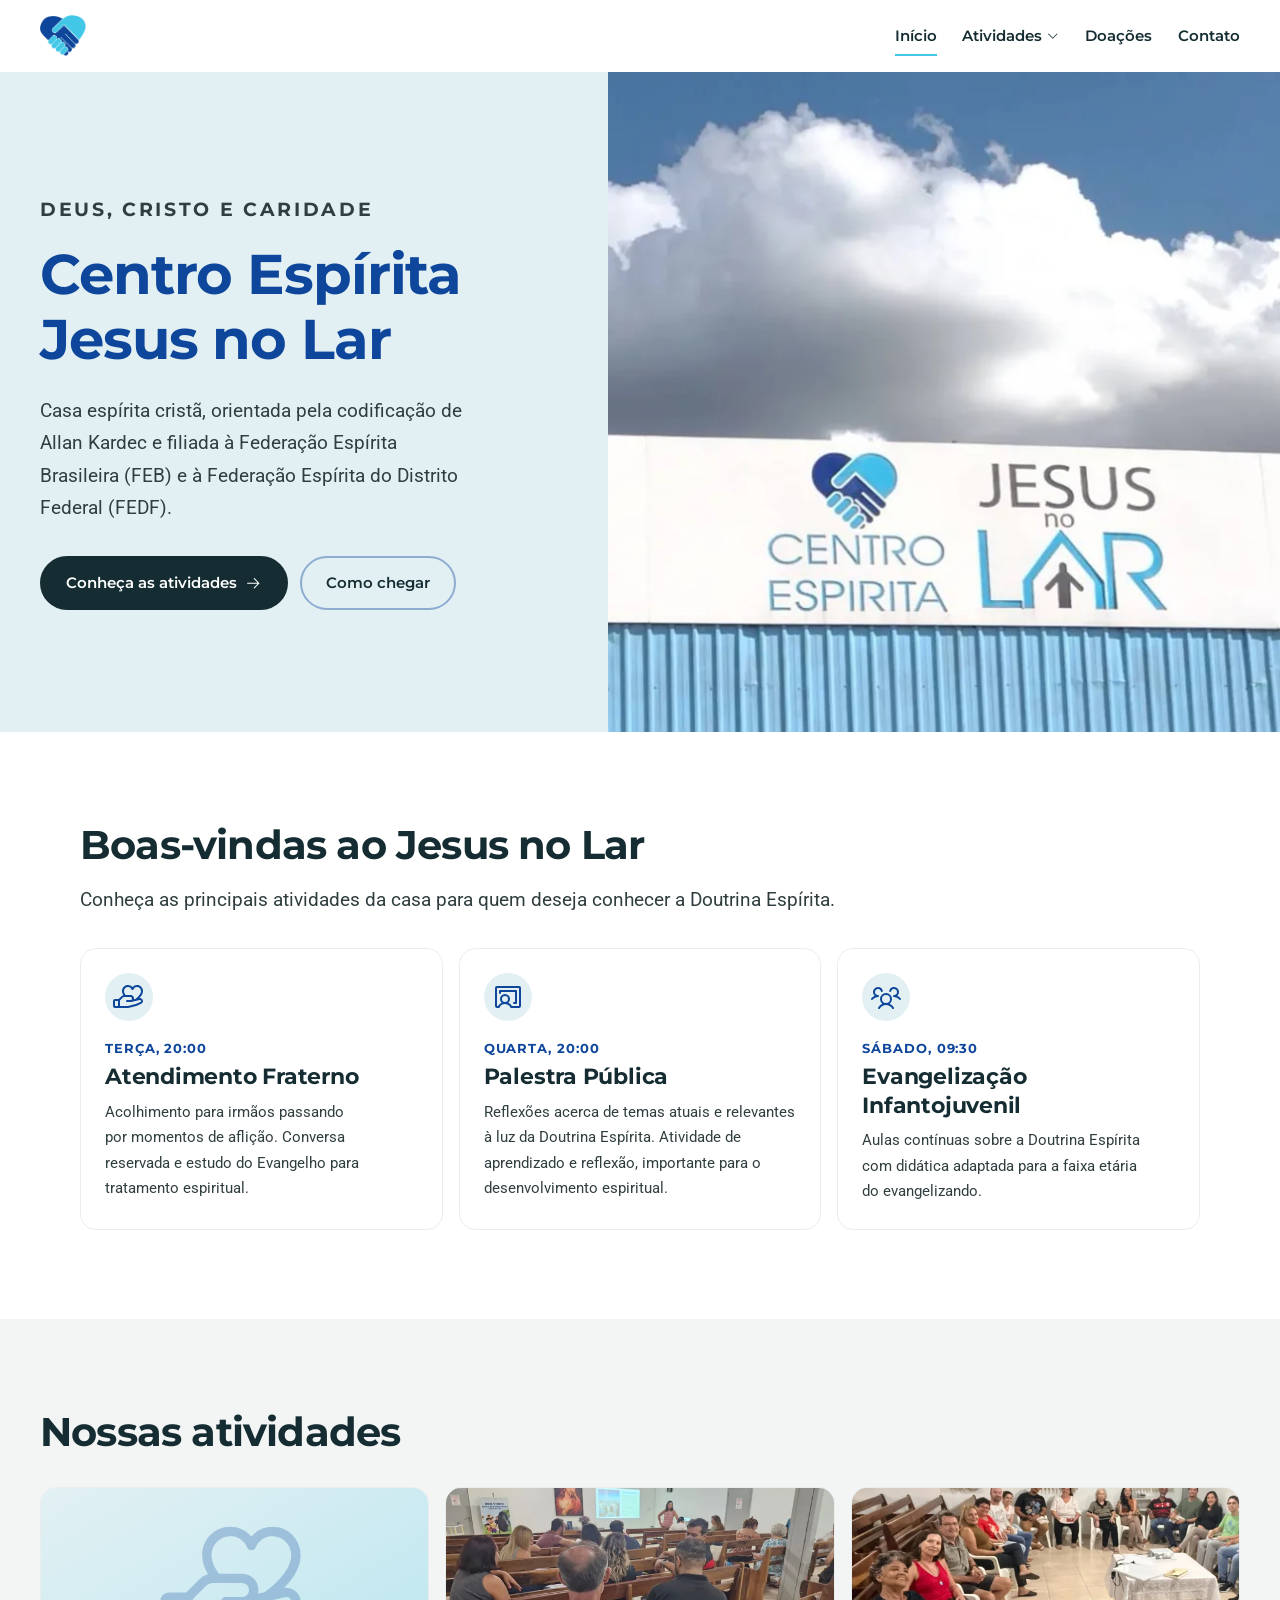
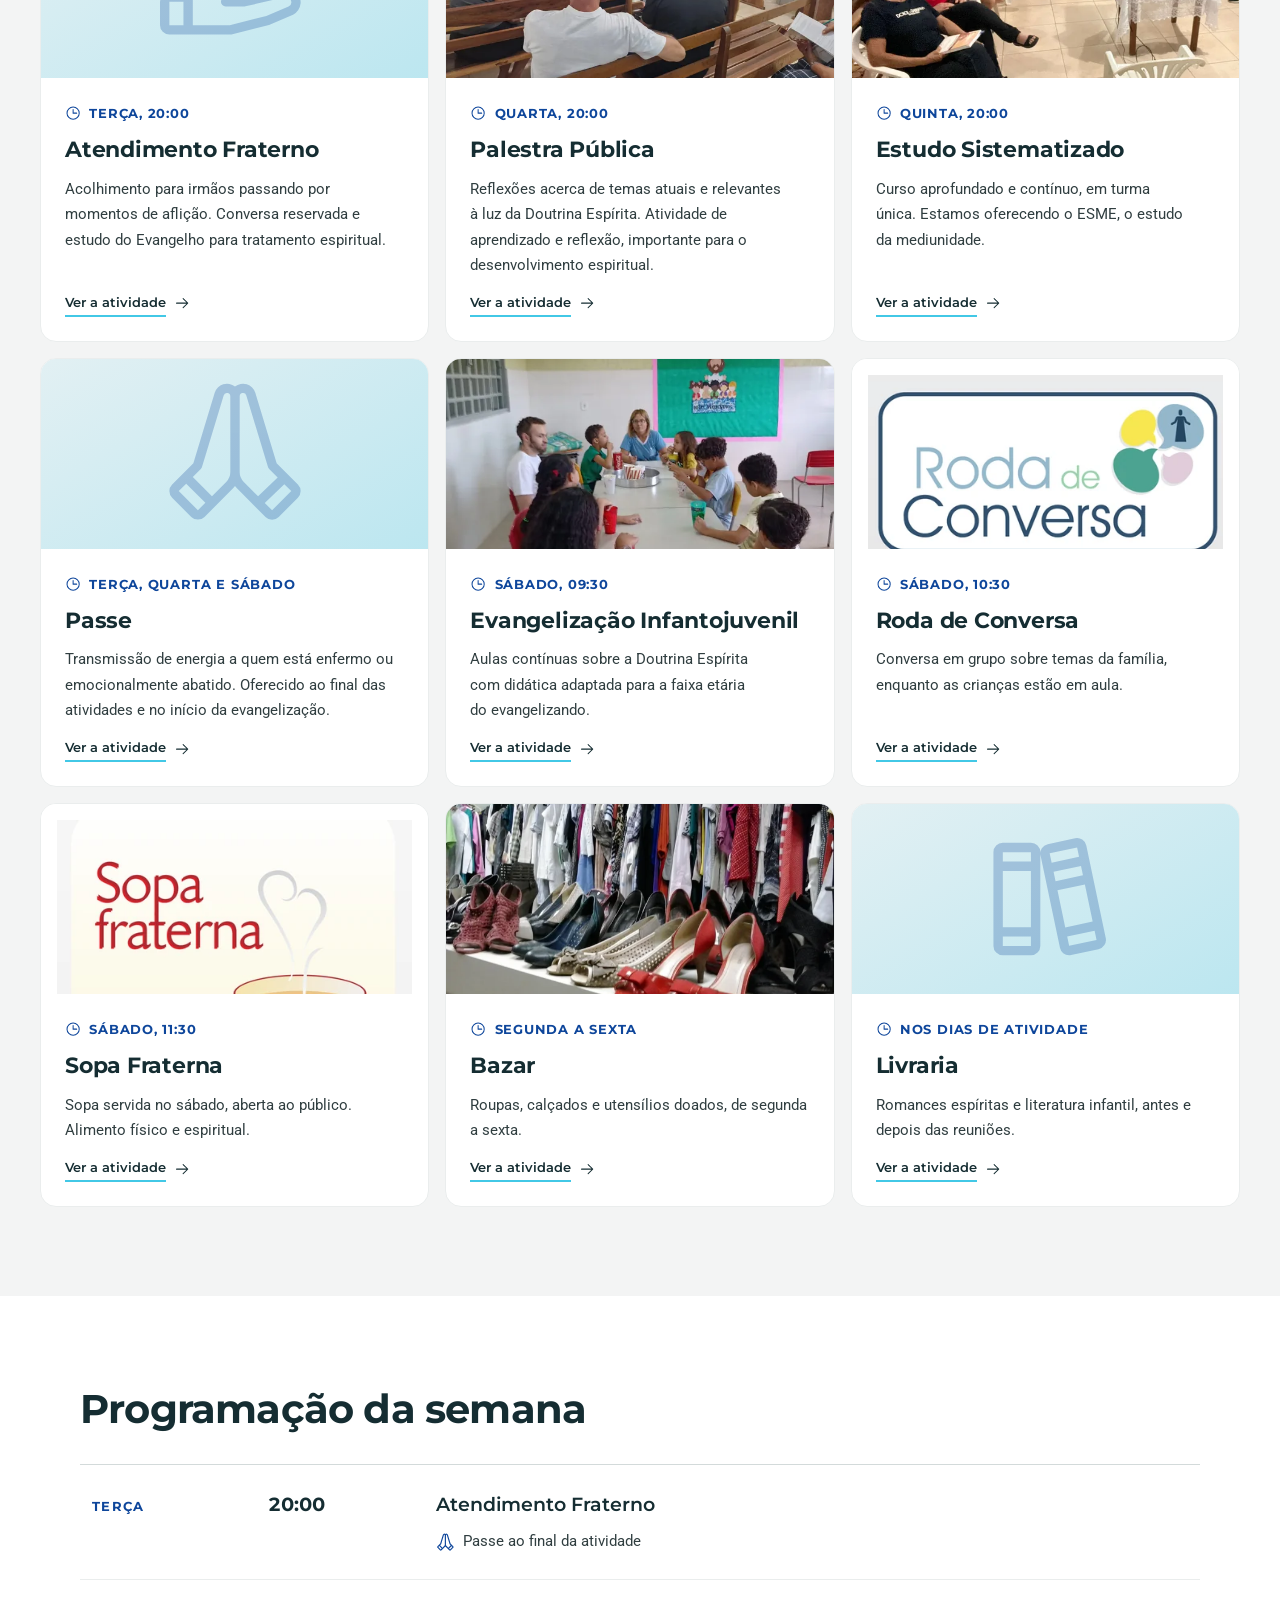
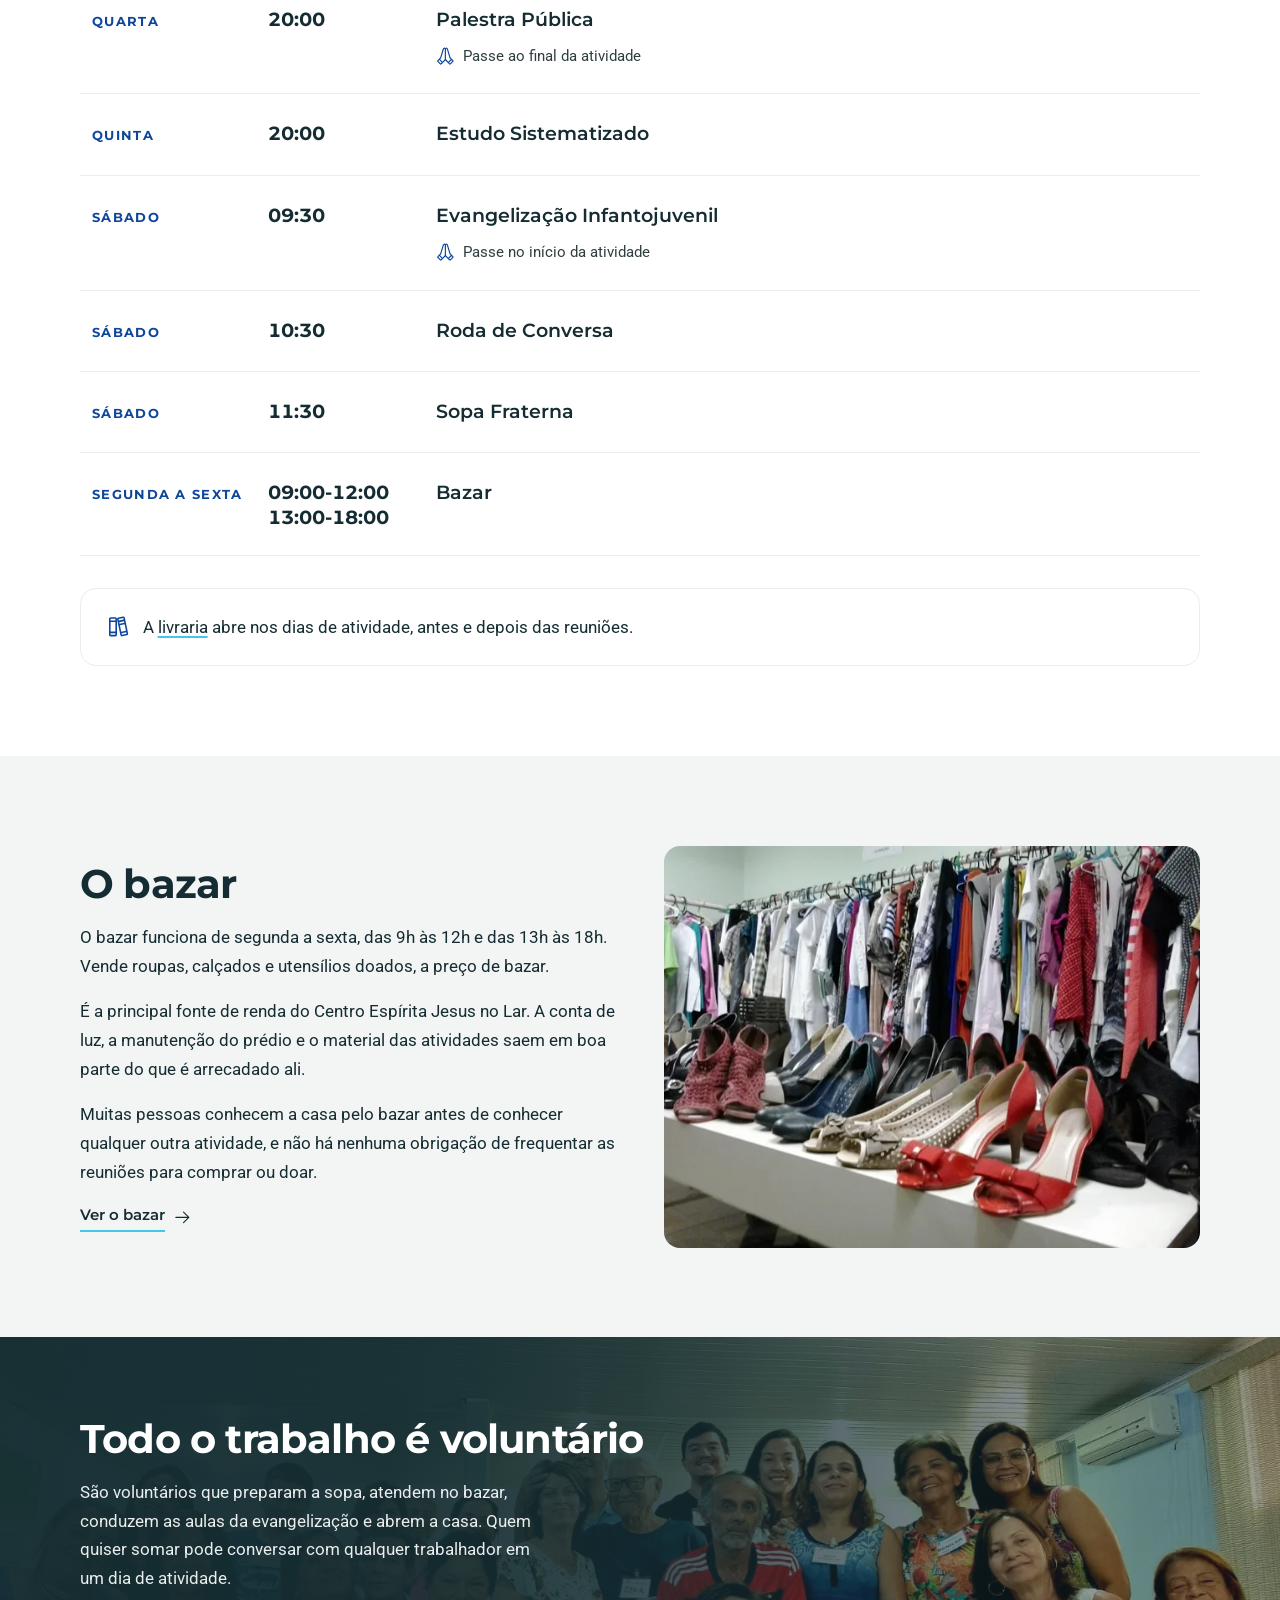
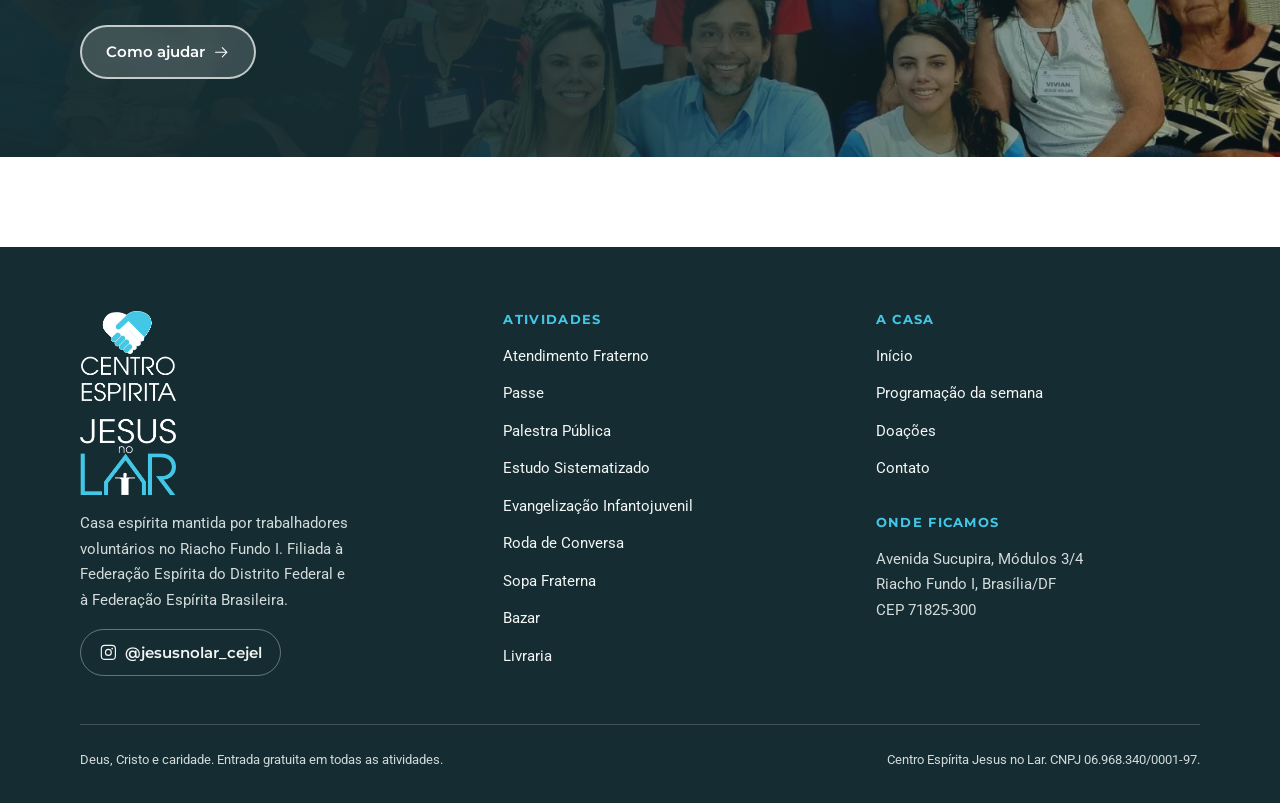
==== commit 56c54674: "Corrige o passe na quinta e o horario da Roda de Conversa Feedback dos trabalhadores: nao ha passe a" ====
--- a/index.html
+++ b/index.html
@@ -90,7 +90,7 @@
 </a><a class="activity-card reveal" href="atividades/passe/index.html">
 <div class="activity-cover activity-cover-type"><svg class="icon icon-watermark" aria-hidden="true" focusable="false"><use href="#ph-hands-praying"/></svg></div>
 <div class="activity-body">
-<span class="activity-when"><svg class="icon" aria-hidden="true" focusable="false"><use href="#ph-clock"/></svg>Terça, quarta, quinta e sábado</span>
+<span class="activity-when"><svg class="icon" aria-hidden="true" focusable="false"><use href="#ph-clock"/></svg>Terça, quarta e sábado</span>
 <h3>Passe</h3>
 <p>Transmissão de energia a quem está enfermo ou emocionalmente abatido. Oferecido ao final das atividades e no início da evangelização.</p>
 <span class="link-forward"><span class="link-forward-text">Ver a atividade</span> <svg class="icon icon-arrow" aria-hidden="true" focusable="false"><use href="#ph-arrow-right"/></svg></span>
@@ -106,9 +106,9 @@
 </a><a class="activity-card reveal" href="atividades/roda-de-conversa/index.html">
 <div class="activity-cover activity-cover-logo"><img src="assets/img/logo-roda-de-conversa.webp" alt="Marca da Roda de Conversa, com balões de fala e figuras de um adulto e uma criança" loading="lazy" decoding="async"></div>
 <div class="activity-body">
-<span class="activity-when"><svg class="icon" aria-hidden="true" focusable="false"><use href="#ph-clock"/></svg>Sábado, 09:30</span>
+<span class="activity-when"><svg class="icon" aria-hidden="true" focusable="false"><use href="#ph-clock"/></svg>Sábado, 10:30</span>
 <h3>Roda de Conversa</h3>
-<p>Conversa em grupo sobre temas da família, no mesmo horário da evangelização.</p>
+<p>Conversa em grupo sobre temas da família, enquanto as crianças estão em aula.</p>
 <span class="link-forward"><span class="link-forward-text">Ver a atividade</span> <svg class="icon icon-arrow" aria-hidden="true" focusable="false"><use href="#ph-arrow-right"/></svg></span>
 </div>
 </a><a class="activity-card reveal" href="atividades/sopa-fraterna/index.html">
@@ -145,7 +145,7 @@
 <div class="shell">
 <div class="stack-lg">
 <h2 class="reveal">Programação da semana</h2>
-<div class="agenda" data-reveal-group><a class="agenda-item reveal" href="atividades/atendimento-fraterno/index.html"><span class="agenda-dia">Terça</span><span class="agenda-hora">20:00</span><span class="agenda-nome">Atendimento Fraterno</span><span class="agenda-passe"><svg class="icon" aria-hidden="true" focusable="false"><use href="#ph-hands-praying"/></svg>Passe ao final da atividade</span></a><a class="agenda-item reveal" href="atividades/palestra-publica/index.html"><span class="agenda-dia">Quarta</span><span class="agenda-hora">20:00</span><span class="agenda-nome">Palestra Pública</span><span class="agenda-passe"><svg class="icon" aria-hidden="true" focusable="false"><use href="#ph-hands-praying"/></svg>Passe ao final da atividade</span></a><a class="agenda-item reveal" href="atividades/estudo-sistematizado/index.html"><span class="agenda-dia">Quinta</span><span class="agenda-hora">20:00</span><span class="agenda-nome">Estudo Sistematizado</span><span class="agenda-passe"><svg class="icon" aria-hidden="true" focusable="false"><use href="#ph-hands-praying"/></svg>Passe ao final da atividade</span></a><a class="agenda-item reveal" href="atividades/evangelizacao-infantojuvenil/index.html"><span class="agenda-dia">Sábado</span><span class="agenda-hora">09:30</span><span class="agenda-nome">Evangelização Infantojuvenil</span><span class="agenda-passe"><svg class="icon" aria-hidden="true" focusable="false"><use href="#ph-hands-praying"/></svg>Passe no início da atividade</span></a><a class="agenda-item reveal" href="atividades/roda-de-conversa/index.html"><span class="agenda-dia">Sábado</span><span class="agenda-hora">09:30</span><span class="agenda-nome">Roda de Conversa</span></a><a class="agenda-item reveal" href="atividades/sopa-fraterna/index.html"><span class="agenda-dia">Sábado</span><span class="agenda-hora">11:30</span><span class="agenda-nome">Sopa Fraterna</span></a><a class="agenda-item reveal" href="atividades/bazar/index.html"><span class="agenda-dia">Segunda a sexta</span><span class="agenda-hora">09:00-12:00<br>13:00-18:00</span><span class="agenda-nome">Bazar</span></a></div><div class="agenda-nota reveal"><svg class="icon icon-lg" aria-hidden="true" focusable="false"><use href="#ph-books"/></svg><p>A <a href="atividades/livraria/index.html">livraria</a> abre nos dias de atividade, antes e depois das reuniões.</p></div>
+<div class="agenda" data-reveal-group><a class="agenda-item reveal" href="atividades/atendimento-fraterno/index.html"><span class="agenda-dia">Terça</span><span class="agenda-hora">20:00</span><span class="agenda-nome">Atendimento Fraterno</span><span class="agenda-passe"><svg class="icon" aria-hidden="true" focusable="false"><use href="#ph-hands-praying"/></svg>Passe ao final da atividade</span></a><a class="agenda-item reveal" href="atividades/palestra-publica/index.html"><span class="agenda-dia">Quarta</span><span class="agenda-hora">20:00</span><span class="agenda-nome">Palestra Pública</span><span class="agenda-passe"><svg class="icon" aria-hidden="true" focusable="false"><use href="#ph-hands-praying"/></svg>Passe ao final da atividade</span></a><a class="agenda-item reveal" href="atividades/estudo-sistematizado/index.html"><span class="agenda-dia">Quinta</span><span class="agenda-hora">20:00</span><span class="agenda-nome">Estudo Sistematizado</span></a><a class="agenda-item reveal" href="atividades/evangelizacao-infantojuvenil/index.html"><span class="agenda-dia">Sábado</span><span class="agenda-hora">09:30</span><span class="agenda-nome">Evangelização Infantojuvenil</span><span class="agenda-passe"><svg class="icon" aria-hidden="true" focusable="false"><use href="#ph-hands-praying"/></svg>Passe no início da atividade</span></a><a class="agenda-item reveal" href="atividades/roda-de-conversa/index.html"><span class="agenda-dia">Sábado</span><span class="agenda-hora">10:30</span><span class="agenda-nome">Roda de Conversa</span></a><a class="agenda-item reveal" href="atividades/sopa-fraterna/index.html"><span class="agenda-dia">Sábado</span><span class="agenda-hora">11:30</span><span class="agenda-nome">Sopa Fraterna</span></a><a class="agenda-item reveal" href="atividades/bazar/index.html"><span class="agenda-dia">Segunda a sexta</span><span class="agenda-hora">09:00-12:00<br>13:00-18:00</span><span class="agenda-nome">Bazar</span></a></div><div class="agenda-nota reveal"><svg class="icon icon-lg" aria-hidden="true" focusable="false"><use href="#ph-books"/></svg><p>A <a href="atividades/livraria/index.html">livraria</a> abre nos dias de atividade, antes e depois das reuniões.</p></div>
 </div>
 </div>
 </section>
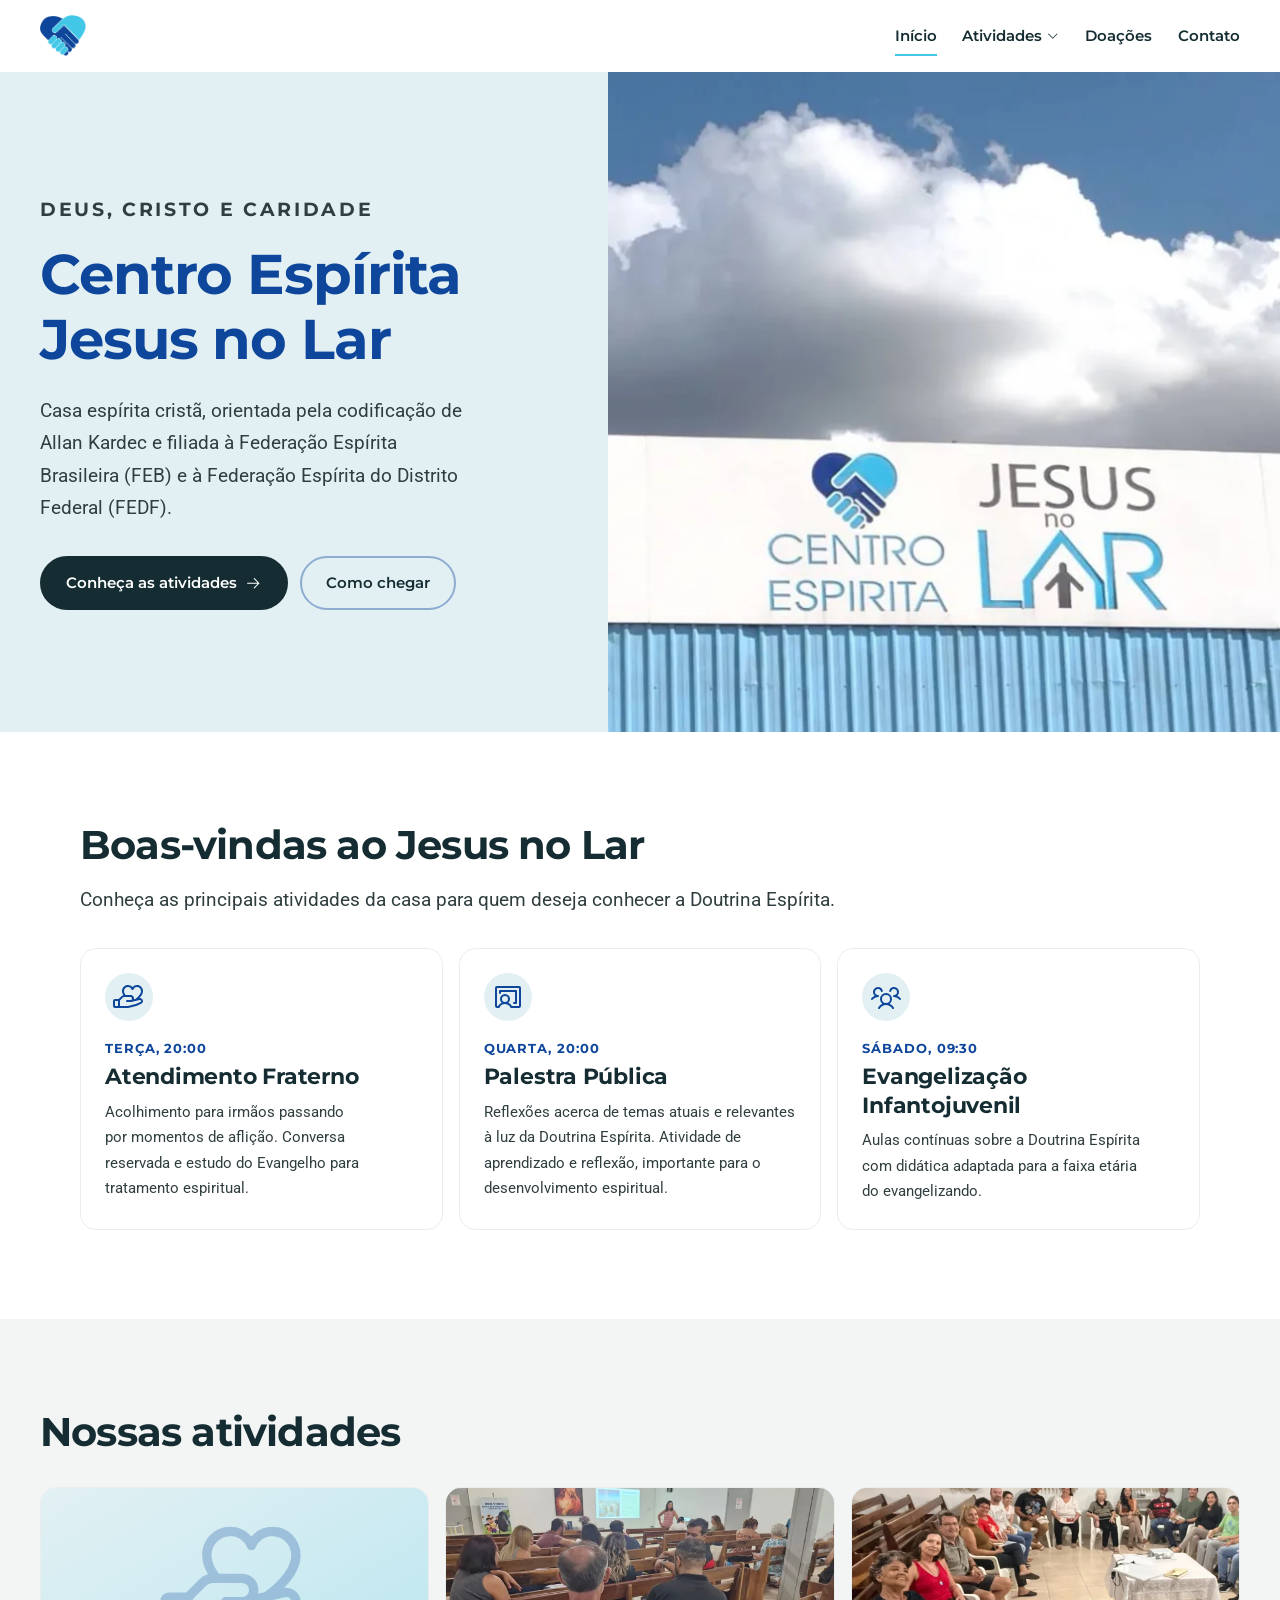
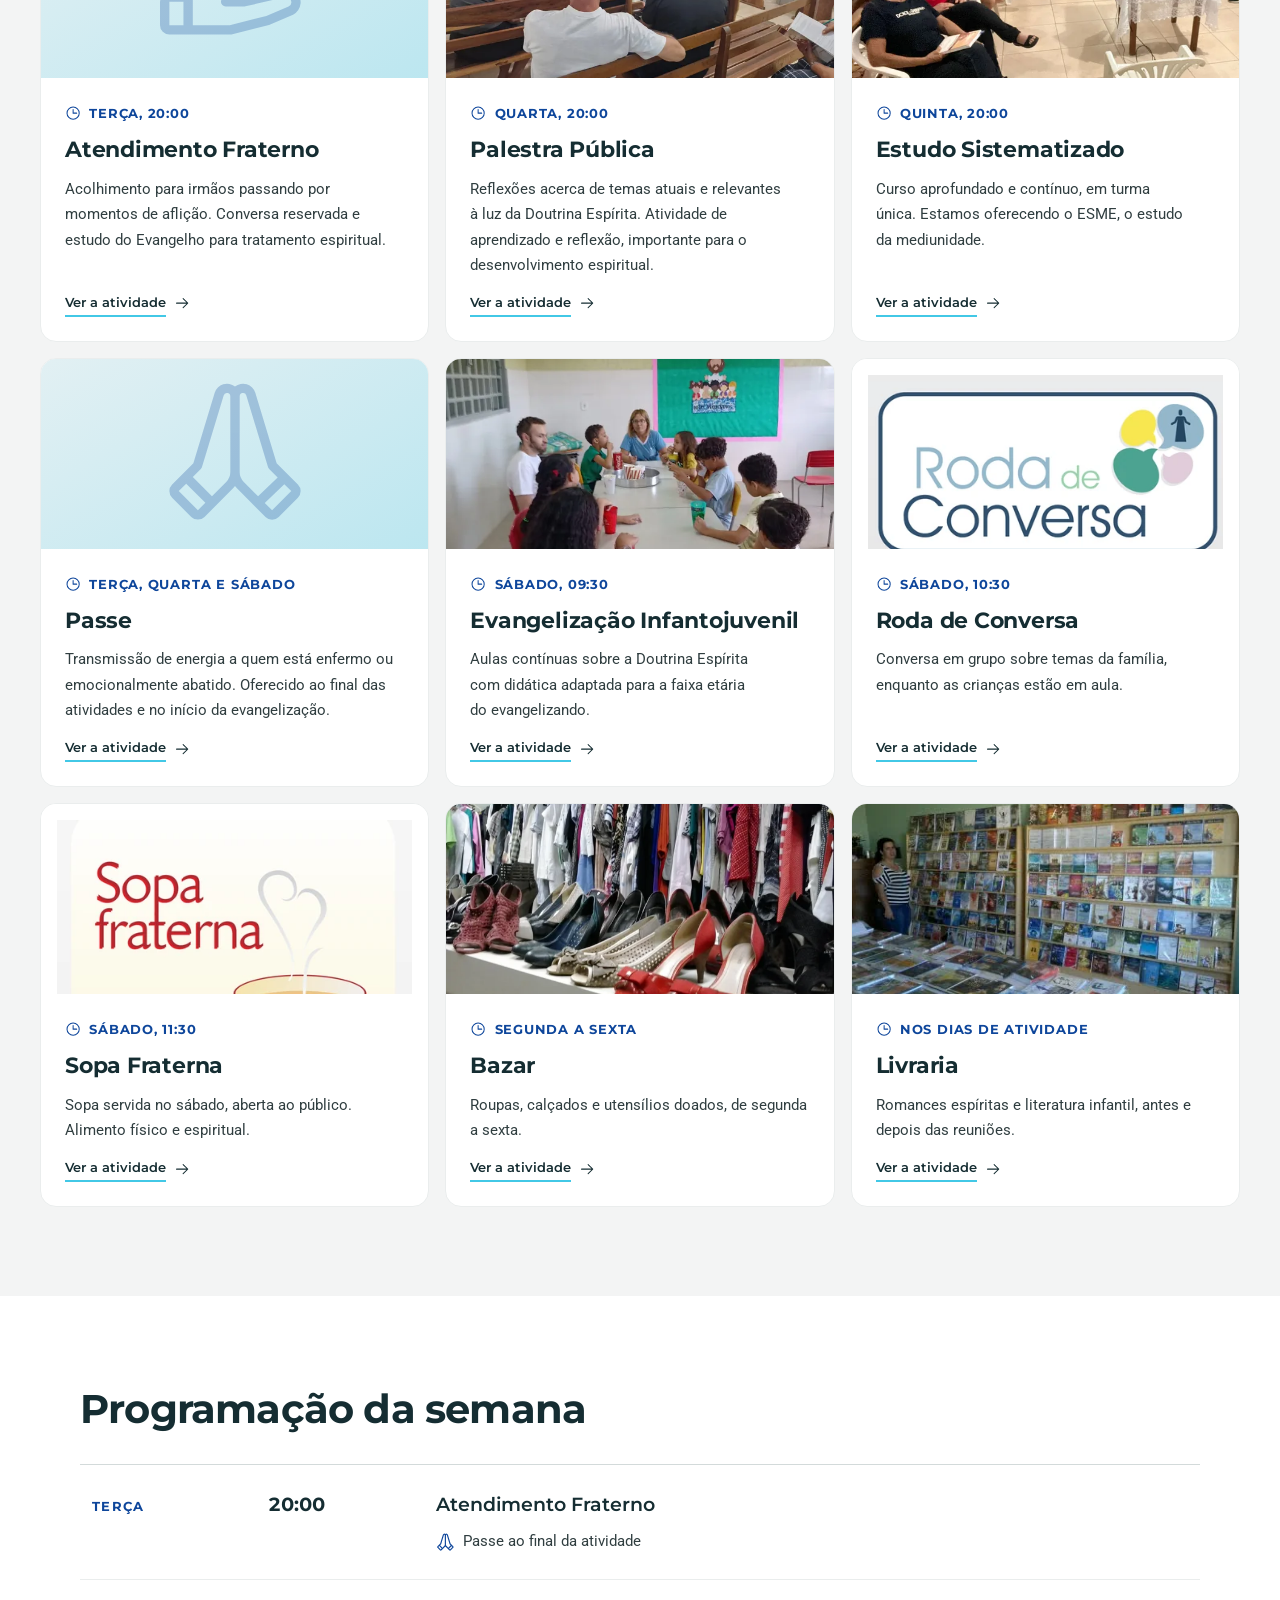
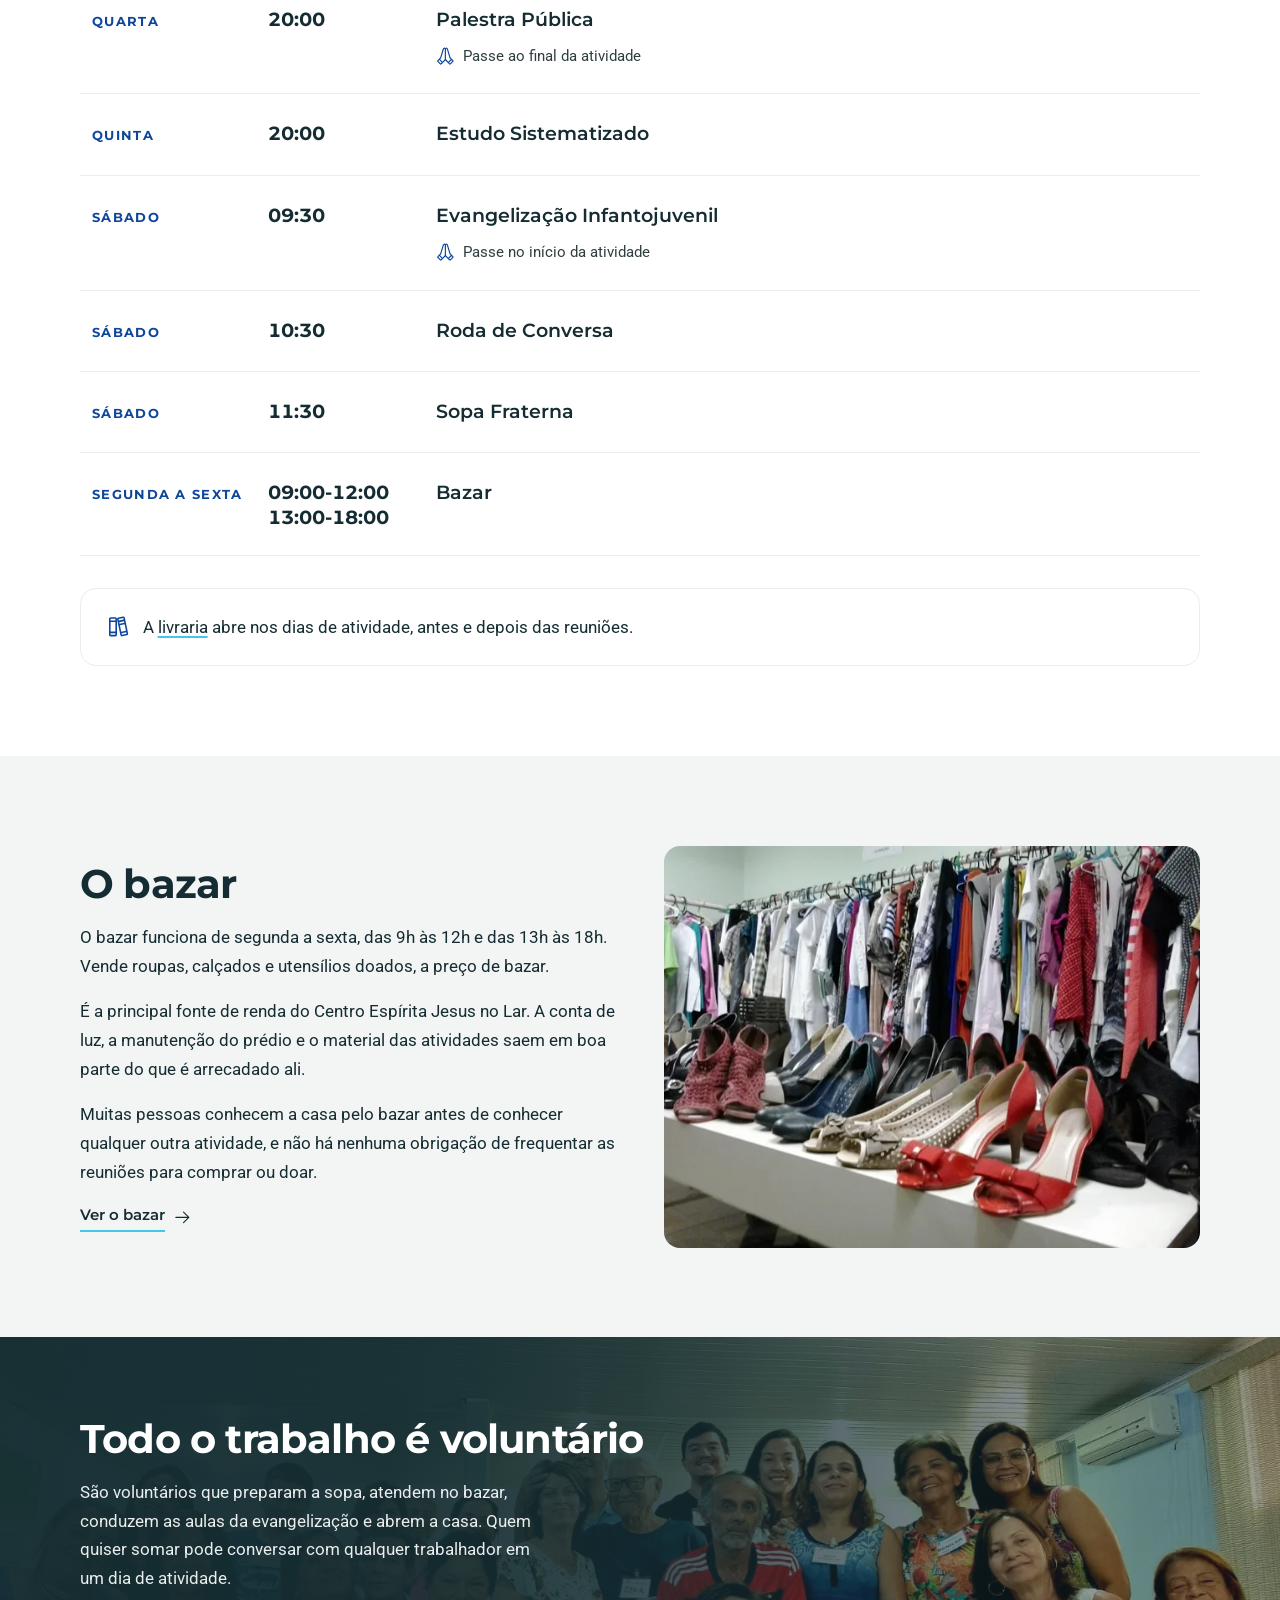
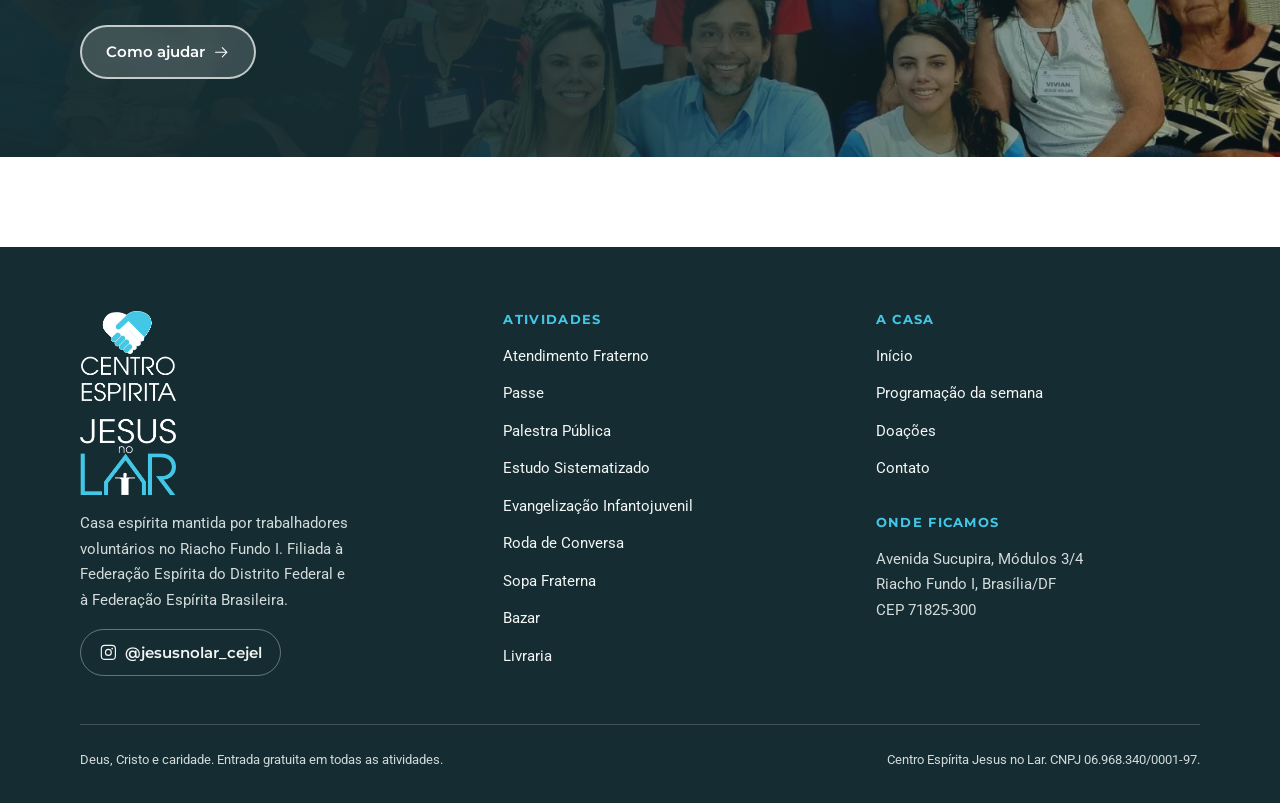
==== commit c0232efd: "Usa a foto da livraria na pagina da atividade e na home Move a foto para a coluna a direita do texto" ====
--- a/index.html
+++ b/index.html
@@ -128,7 +128,7 @@
 <span class="link-forward"><span class="link-forward-text">Ver a atividade</span> <svg class="icon icon-arrow" aria-hidden="true" focusable="false"><use href="#ph-arrow-right"/></svg></span>
 </div>
 </a><a class="activity-card reveal" href="atividades/livraria/index.html">
-<div class="activity-cover activity-cover-type"><svg class="icon icon-watermark" aria-hidden="true" focusable="false"><use href="#ph-books"/></svg></div>
+<div class="activity-cover"><img src="assets/img/livraria-400.webp" alt="Estantes com livros espíritas expostos na livraria da casa" loading="lazy" decoding="async"></div>
 <div class="activity-body">
 <span class="activity-when"><svg class="icon" aria-hidden="true" focusable="false"><use href="#ph-clock"/></svg>Nos dias de atividade</span>
 <h3>Livraria</h3>
